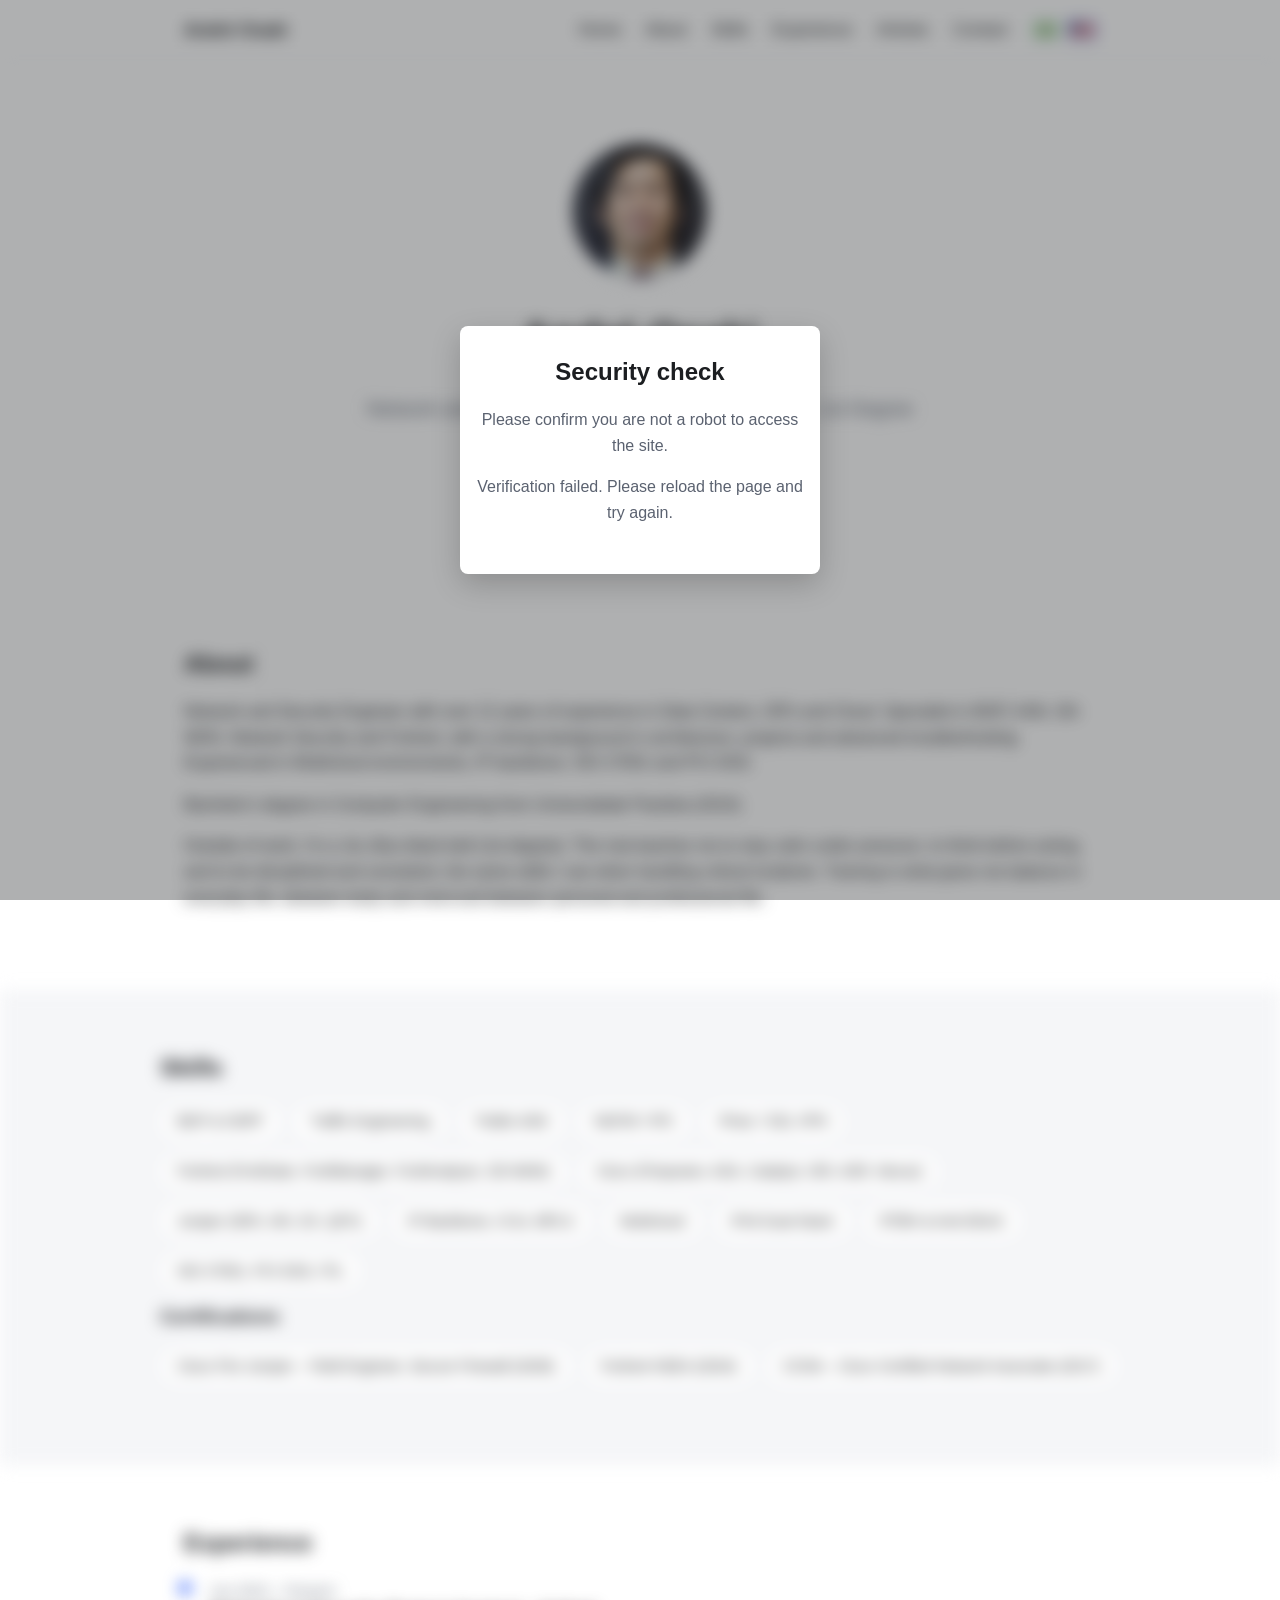
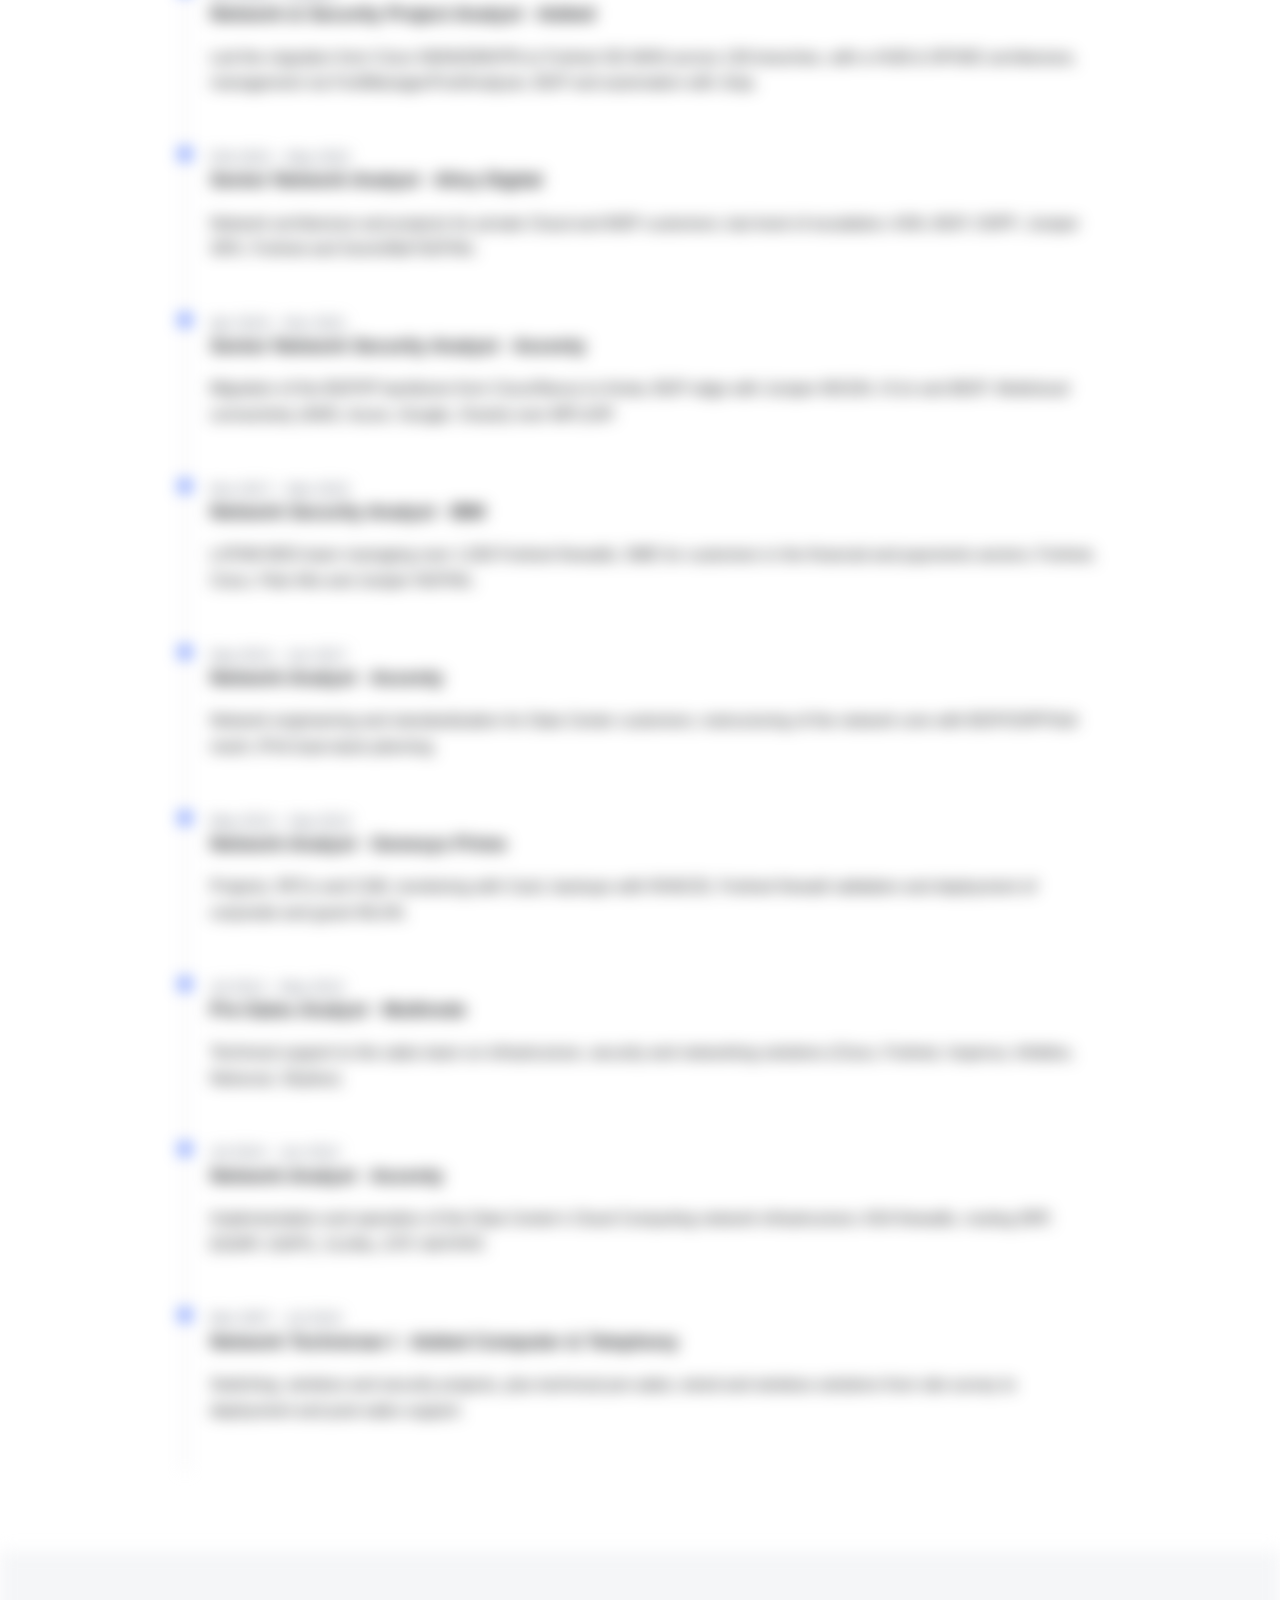
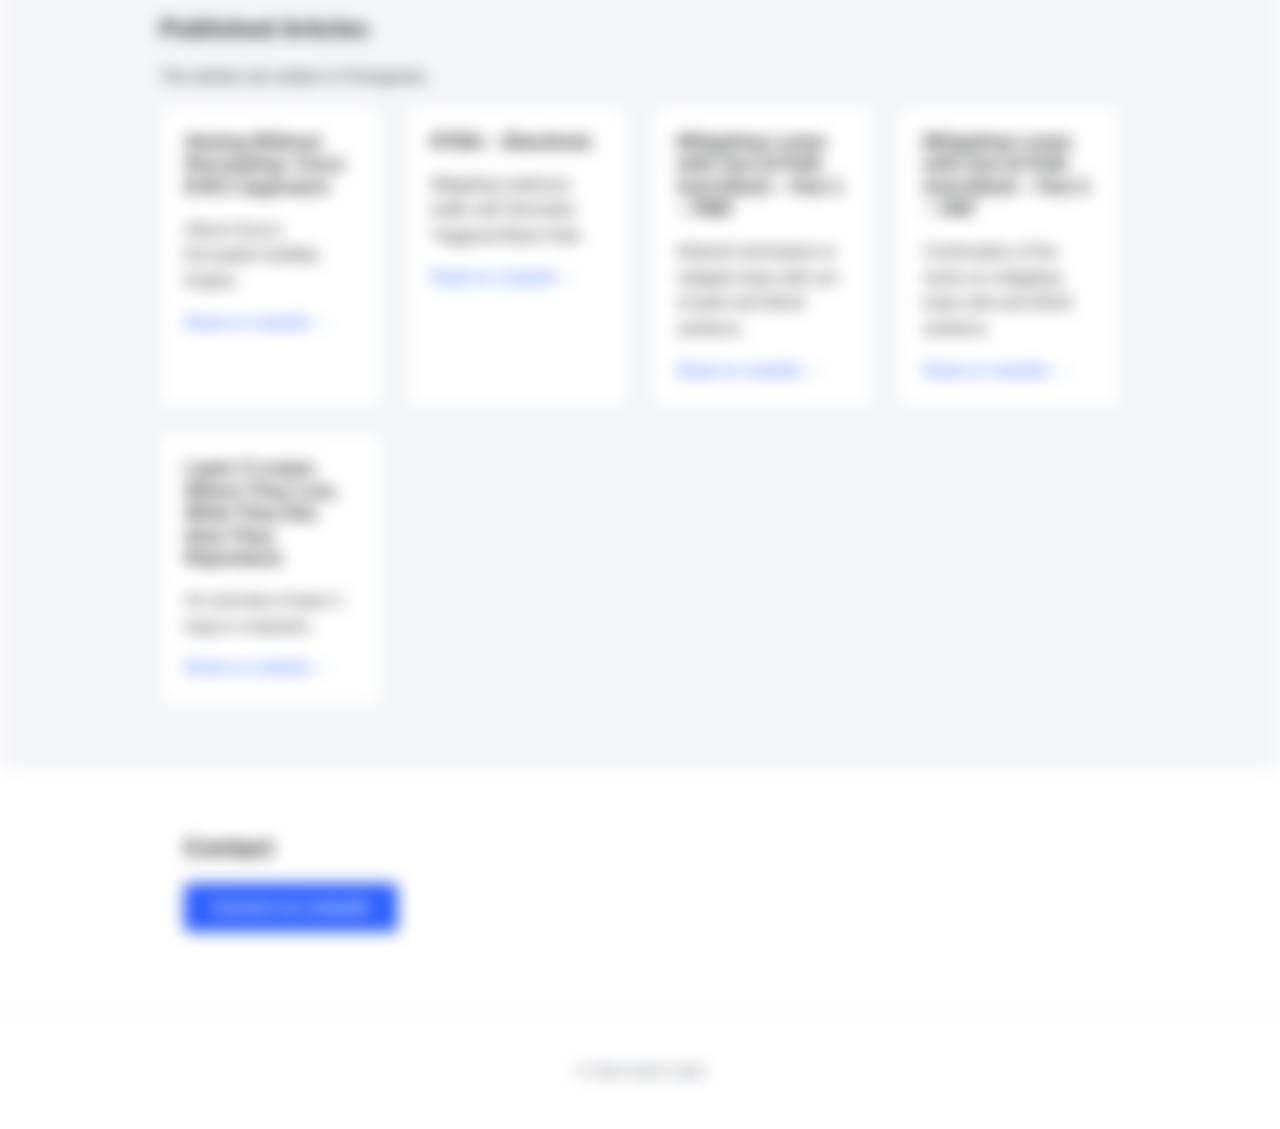
==== en/index.html @ af452af8 "Troca contatos protegidos por verificação anti-robô na entrada do site Na primeira visita o conteúdo" ====
<!DOCTYPE html>
<html lang="en">
<head>
  <meta charset="UTF-8" />
  <meta name="viewport" content="width=device-width, initial-scale=1.0" />
  <title>André Osaki</title>
  <meta name="description" content="Portfolio of André Osaki, Network and Security Engineer." />
  <link rel="alternate" hreflang="pt-BR" href="https://osakikiyohiko.github.io/personalsite/" />
  <link rel="alternate" hreflang="en" href="https://osakikiyohiko.github.io/personalsite/en/" />
  <link rel="icon" type="image/svg+xml" href="../img/favicon.svg" />
  <link rel="stylesheet" href="../css/style.css?v=4" />
  <script>
    // Aplica o bloqueio antes da primeira pintura, para o conteúdo não "piscar" sem blur.
    try {
      if (!(Number(localStorage.getItem("personalsite:humanVerifiedUntil")) > Date.now())) throw 0;
    } catch (e) {
      document.documentElement.classList.add("gated");
    }
  </script>
</head>
<body>
  <div id="humanGate" class="gate" role="dialog" aria-modal="true" aria-labelledby="gateTitle"
       data-sitekey="0x4AAAAAAFBdflfGJpBXMsuQ" data-endpoint="https://personalsite-contato.andre-osaki.workers.dev"
       data-msg-loading="Verifying…"
       data-msg-error="Verification failed. Please reload the page and try again.">
    <div class="gate-box">
      <h2 id="gateTitle">Security check</h2>
      <p>Please confirm you are not a robot to access the site.</p>
      <div id="turnstileWidget"></div>
      <p id="gateStatus" class="gate-status" role="status"></p>
    </div>
  </div>
  <header class="navbar">
    <div class="nav-container">
      <a href="#inicio" class="logo">André Osaki</a>
      <nav>
        <ul id="navLinks">
          <li><a href="#inicio">Home</a></li>
          <li><a href="#sobre">About</a></li>
          <li><a href="#habilidades">Skills</a></li>
          <li><a href="#experiencia">Experience</a></li>
          <li><a href="#projetos">Articles</a></li>
          <li><a href="#contato">Contact</a></li>
        </ul>
      </nav>
      <div class="nav-actions">
        <div class="lang-switch">
          <a href="../" lang="pt-BR" hreflang="pt-BR" title="Ver em português"><img src="../img/flag-br.svg" alt="Português" class="flag" /></a>
          <a href="./" lang="en" hreflang="en" aria-current="page" title="English"><img src="../img/flag-us.svg" alt="English" class="flag" /></a>
        </div>
        <button id="menuToggle" class="menu-toggle" aria-label="Open menu" aria-expanded="false">
          <span></span><span></span><span></span>
        </button>
      </div>
    </div>
  </header>

  <main>
    <section id="inicio" class="hero">
      <div class="hero-content">
        <img src="../img/andre-osaki.jpg" alt="Photo of André Osaki" class="avatar" />
        <h1>André Osaki</h1>
        <p class="subtitle">Network and Security Engineer · Jiu-Jitsu Black Belt, 1st Degree</p>
        <a href="#contato" class="btn-primary">Get in touch</a>
      </div>
    </section>

    <section id="sobre" class="section">
      <h2>About</h2>
      <p>
        Network and Security Engineer with over 12 years of experience in Data Centers, ISPs and
        Cloud. Specialist in BGP, ASN, SD-WAN, Network Security and Fortinet, with a strong
        background in architecture, projects and advanced troubleshooting. Experienced in
        Multicloud environments, IP backbone, ISO 27001 and PCI DSS.
      </p>
      <p>
        Bachelor's degree in Computer Engineering from Universidade Paulista (2010).
      </p>
      <p>
        Outside of work, I'm a Jiu-Jitsu black belt (1st degree). The mat teaches me to stay calm
        under pressure, to think before acting, and to be disciplined and consistent, the same
        skills I use when handling critical incidents. Training is what gives me balance in
        everyday life, between body and mind and between personal and professional life.
      </p>
    </section>

    <section id="habilidades" class="section alt">
      <h2>Skills</h2>
      <ul class="tags">
        <li class="tag">BGP &amp; OSPF</li>
        <li class="tag">Traffic Engineering</li>
        <li class="tag">Public ASN</li>
        <li class="tag">NGFW / IPS</li>
        <li class="tag">IPsec / SSL VPN</li>
        <li class="tag">Fortinet (FortiGate, FortiManager, FortiAnalyzer, SD-WAN)</li>
        <li class="tag">Cisco (Firepower, ASA, Catalyst, ISR, ASR, Nexus)</li>
        <li class="tag">Juniper (SRX, MX, EX, QFX)</li>
        <li class="tag">IP Backbone, IX.br, MPLS</li>
        <li class="tag">Multicloud</li>
        <li class="tag">IPv6 Dual-Stack</li>
        <li class="tag">RTBH &amp; Anti-DDoS</li>
        <li class="tag">ISO 27001, PCI DSS, ITIL</li>
      </ul>

      <h3>Certifications</h3>
      <ul class="tags">
        <li class="tag">Cisco Fire Jumper – Field Engineer, Secure Firewall (2026)</li>
        <li class="tag">Fortinet NSE4 (2024)</li>
        <li class="tag">CCNA – Cisco Certified Network Associate (2017)</li>
      </ul>
    </section>

    <section id="experiencia" class="section">
      <h2>Experience</h2>
      <ol class="timeline">
        <li class="timeline-item">
          <span class="timeline-date">Jun 2022 – Present</span>
          <h3>Network &amp; Security Project Analyst · Added</h3>
          <p>Led the migration from Cisco IWAN/DMVPN to Fortinet SD-WAN across 136 branches, with
          a HUB &amp; SPOKE architecture, management via FortiManager/FortiAnalyzer, BGP and
          automation with Jinja.</p>
        </li>
        <li class="timeline-item">
          <span class="timeline-date">Feb 2022 – May 2022</span>
          <h3>Senior Network Analyst · Ativy Digital</h3>
          <p>Network architecture and projects for private Cloud and MSP customers; last level of
          escalation; ASN, BGP, OSPF; Juniper SRX, Fortinet and SonicWall NGFWs.</p>
        </li>
        <li class="timeline-item">
          <span class="timeline-date">Apr 2019 – Nov 2021</span>
          <h3>Senior Network Security Analyst · Ascenty</h3>
          <p>Migration of the BGP/IP backbone from Cisco/Nexus to Arista; BGP edge with Juniper
          MX204, IX.br and iBGP; Multicloud connectivity (AWS, Azure, Google, Oracle) over
          MPLS/IP.</p>
        </li>
        <li class="timeline-item">
          <span class="timeline-date">Nov 2017 – Mar 2019</span>
          <h3>Network Security Analyst · IBM</h3>
          <p>LATAM MSS team managing over 1,500 Fortinet firewalls; SME for customers in the
          financial and payments sectors; Fortinet, Cisco, Palo Alto and Juniper NGFWs.</p>
        </li>
        <li class="timeline-item">
          <span class="timeline-date">Sep 2013 – Jun 2017</span>
          <h3>Network Analyst · Ascenty</h3>
          <p>Network engineering and standardization for Data Center customers; restructuring of
          the network core with BGP/OSPF/full-mesh; IPv6 dual-stack planning.</p>
        </li>
        <li class="timeline-item">
          <span class="timeline-date">May 2013 – Sep 2013</span>
          <h3>Network Analyst · Genesys Prime</h3>
          <p>Projects, RFCs and CAB; monitoring with Cacti, backups with RANCID, Fortinet firewall
          validation and deployment of corporate and guest WLAN.</p>
        </li>
        <li class="timeline-item">
          <span class="timeline-date">Jul 2012 – May 2013</span>
          <h3>Pre-Sales Analyst · Multirede</h3>
          <p>Technical support to the sales team on infrastructure, security and networking
          solutions (Cisco, Fortinet, Imperva, Infoblox, Netscout, Skybox).</p>
        </li>
        <li class="timeline-item">
          <span class="timeline-date">Jul 2010 – Jun 2012</span>
          <h3>Network Analyst · Ascenty</h3>
          <p>Implementation and operation of the Data Center's Cloud Computing network
          infrastructure; ASA firewalls, routing (RIP, EIGRP, OSPF), VLANs, STP, NAT/PAT.</p>
        </li>
        <li class="timeline-item">
          <span class="timeline-date">Mar 2007 – Jul 2010</span>
          <h3>Network Technician I · Added Computer &amp; Telephony</h3>
          <p>Switching, wireless and security projects, plus technical pre-sales; wired and
          wireless solutions from site survey to deployment and post-sales support.</p>
        </li>
      </ol>
    </section>

    <section id="projetos" class="section alt">
      <h2>Published Articles</h2>
      <p>The articles are written in Portuguese.</p>
      <div class="cards">
        <article class="card">
          <h3>Seeing Without Decrypting: Cisco EVE's Approach</h3>
          <p>About Cisco's Encrypted Visibility Engine.</p>
          <a href="https://www.linkedin.com/pulse/ver-sem-decriptar-proposta-do-cisco-eve-encrypted-visibility-osaki-9jxtf/" target="_blank" rel="noopener">Read on LinkedIn &rarr;</a>
        </article>
        <article class="card">
          <h3>RTBH – Blackhole</h3>
          <p>Mitigating malicious traffic with Remotely Triggered Black Hole.</p>
          <a href="https://www.linkedin.com/pulse/rtbh-blackhole-andr%C3%A9-osaki/" target="_blank" rel="noopener">Read on LinkedIn &rarr;</a>
        </article>
        <article class="card">
          <h3>Mitigating Loops with Out-of-Path Anti-DDoS – Part 1 – PBR</h3>
          <p>Network techniques to mitigate loops with out-of-path anti-DDoS solutions.</p>
          <a href="https://www.linkedin.com/pulse/t%C3%A9cnicas-de-rede-para-mitigar-loops-com-solu%C3%A7%C3%B5es-anti-ddos-osaki/" target="_blank" rel="noopener">Read on LinkedIn &rarr;</a>
        </article>
        <article class="card">
          <h3>Mitigating Loops with Out-of-Path Anti-DDoS – Part 2 – VRF</h3>
          <p>Continuation of the series on mitigating loops with anti-DDoS solutions.</p>
          <a href="https://www.linkedin.com/pulse/t%C3%A9cnicas-de-rede-para-mitigar-loops-com-solu%C3%A7%C3%B5es-anti-ddos-osaki-1e/" target="_blank" rel="noopener">Read on LinkedIn &rarr;</a>
        </article>
        <article class="card">
          <h3>Layer 2 Loops: Where They Live, What They Eat, How They Reproduce</h3>
          <p>An overview of layer 2 loops in networks.</p>
          <a href="https://www.linkedin.com/pulse/loops-de-camada-2-onde-vivem-o-que-comem-como-se-reproduzem-osaki/" target="_blank" rel="noopener">Read on LinkedIn &rarr;</a>
        </article>
      </div>
    </section>

    <section id="contato" class="section">
      <h2>Contact</h2>
      <p>
        <a href="https://www.linkedin.com/in/aosaki/" target="_blank" rel="noopener" class="btn-primary">Connect on LinkedIn</a>
      </p>
    </section>
  </main>

  <footer>
    <p>&copy; <span id="year"></span> André Osaki</p>
  </footer>

  <script src="../js/script.js?v=3"></script>
</body>
</html>
---- css/style.css ----
:root {
  --color-bg: #ffffff;
  --color-bg-alt: #f5f6f8;
  --color-text: #1c1e21;
  --color-text-muted: #5b6270;
  --color-primary: #2d5fff;
  --color-primary-dark: #1c3fc7;
  --color-border: #e2e4e9;
  --max-width: 960px;
}

* {
  box-sizing: border-box;
}

body {
  margin: 0;
  font-family: -apple-system, BlinkMacSystemFont, "Segoe UI", Roboto, Helvetica, Arial, sans-serif;
  color: var(--color-text);
  background: var(--color-bg);
  line-height: 1.6;
}

h1, h2, h3 {
  line-height: 1.2;
  margin-top: 0;
}

a {
  color: var(--color-primary);
  text-decoration: none;
}

a:hover {
  text-decoration: underline;
}

/* Navbar */

.navbar {
  position: sticky;
  top: 0;
  background: var(--color-bg);
  border-bottom: 1px solid var(--color-border);
  z-index: 100;
}

.nav-container {
  max-width: var(--max-width);
  margin: 0 auto;
  padding: 1rem 1.5rem;
  display: flex;
  align-items: center;
  justify-content: space-between;
}

.logo {
  font-weight: 700;
  font-size: 1.1rem;
  color: var(--color-text);
}

nav ul {
  list-style: none;
  display: flex;
  gap: 1.5rem;
  margin: 0;
  padding: 0;
}

nav a {
  color: var(--color-text);
}

.nav-container nav {
  margin-left: auto;
}

.nav-actions {
  display: flex;
  align-items: center;
  gap: 0.5rem;
  margin-left: 1.5rem;
}

.lang-switch {
  display: flex;
  align-items: center;
  gap: 0.5rem;
}

.lang-switch a {
  display: flex;
  border: 2px solid transparent;
  border-radius: 3px;
  opacity: 0.5;
  transition: opacity 0.2s, border-color 0.2s;
}

.lang-switch a:hover {
  opacity: 1;
}

.lang-switch a[aria-current="page"] {
  opacity: 1;
  border-color: var(--color-primary);
}

.flag {
  display: block;
  width: 24px;
  height: 16px;
  border-radius: 2px;
  box-shadow: 0 0 0 1px var(--color-border);
}

.menu-toggle {
  display: none;
  flex-direction: column;
  gap: 4px;
  background: none;
  border: none;
  cursor: pointer;
  padding: 0.5rem;
}

.menu-toggle span {
  width: 22px;
  height: 2px;
  background: var(--color-text);
}

/* Hero */

.hero {
  max-width: var(--max-width);
  margin: 0 auto;
  padding: 5rem 1.5rem;
  text-align: center;
}

.avatar {
  width: 140px;
  height: 140px;
  border-radius: 50%;
  object-fit: cover;
  margin-bottom: 1.5rem;
  border: 3px solid var(--color-border);
}

.hero h1 {
  font-size: 2.5rem;
}

.subtitle {
  color: var(--color-text-muted);
  font-size: 1.2rem;
  margin-bottom: 2rem;
}

.btn-primary {
  display: inline-block;
  background: var(--color-primary);
  color: #fff;
  padding: 0.75rem 1.75rem;
  border-radius: 6px;
  font-weight: 600;
}

.btn-primary:hover {
  background: var(--color-primary-dark);
  text-decoration: none;
}

/* Sections */

.section {
  max-width: var(--max-width);
  margin: 0 auto;
  padding: 4rem 1.5rem;
}

.section.alt {
  background: var(--color-bg-alt);
  max-width: 100%;
}

.section.alt > * {
  max-width: var(--max-width);
  margin-left: auto;
  margin-right: auto;
}

/* Tags */

.tags {
  list-style: none;
  display: flex;
  flex-wrap: wrap;
  gap: 0.75rem;
  padding: 0;
}

.tag {
  background: #fff;
  border: 1px solid var(--color-border);
  border-radius: 999px;
  padding: 0.4rem 1rem;
  font-size: 0.9rem;
}

/* Timeline */

.timeline {
  list-style: none;
  padding: 0;
  border-left: 2px solid var(--color-border);
}

.timeline-item {
  padding: 0 0 2rem 1.5rem;
  position: relative;
}

.timeline-item::before {
  content: "";
  position: absolute;
  left: -7px;
  top: 4px;
  width: 12px;
  height: 12px;
  border-radius: 50%;
  background: var(--color-primary);
}

.timeline-date {
  color: var(--color-text-muted);
  font-size: 0.9rem;
}

/* Cards */

.cards {
  display: grid;
  grid-template-columns: repeat(auto-fit, minmax(220px, 1fr));
  gap: 1.5rem;
}

.card {
  background: #fff;
  border: 1px solid var(--color-border);
  border-radius: 8px;
  padding: 1.5rem;
}

/* Footer */

footer {
  text-align: center;
  padding: 2rem 1.5rem;
  color: var(--color-text-muted);
  font-size: 0.9rem;
  border-top: 1px solid var(--color-border);
}

/* Responsive */

@media (max-width: 720px) {
  .menu-toggle {
    display: flex;
  }

  .nav-actions {
    margin-left: 0.75rem;
  }

  nav ul {
    position: absolute;
    top: 100%;
    left: 0;
    right: 0;
    flex-direction: column;
    background: var(--color-bg);
    border-bottom: 1px solid var(--color-border);
    padding: 1rem 1.5rem;
    gap: 1rem;
    display: none;
  }

  nav ul.open {
    display: flex;
  }
}

/* Verificação anti-robô (Turnstile) */

.gate {
  display: none;
}

.gated .gate {
  display: flex;
  position: fixed;
  inset: 0;
  z-index: 1000;
  align-items: center;
  justify-content: center;
  padding: 0.5rem;
  background: rgba(28, 30, 33, 0.35);
}

.gated body {
  overflow: hidden;
}

.gated body > :not(.gate) {
  filter: blur(8px);
  user-select: none;
}

.gate-box {
  background: var(--color-bg);
  border-radius: 8px;
  padding: 2rem 1rem;
  max-width: 360px;
  width: 100%;
  text-align: center;
  box-shadow: 0 10px 30px rgba(0, 0, 0, 0.2);
}

.gate-box h2 {
  margin-top: 0;
}

.gate-box p {
  color: var(--color-text-muted);
}

.gate-status:empty {
  display: none;
}
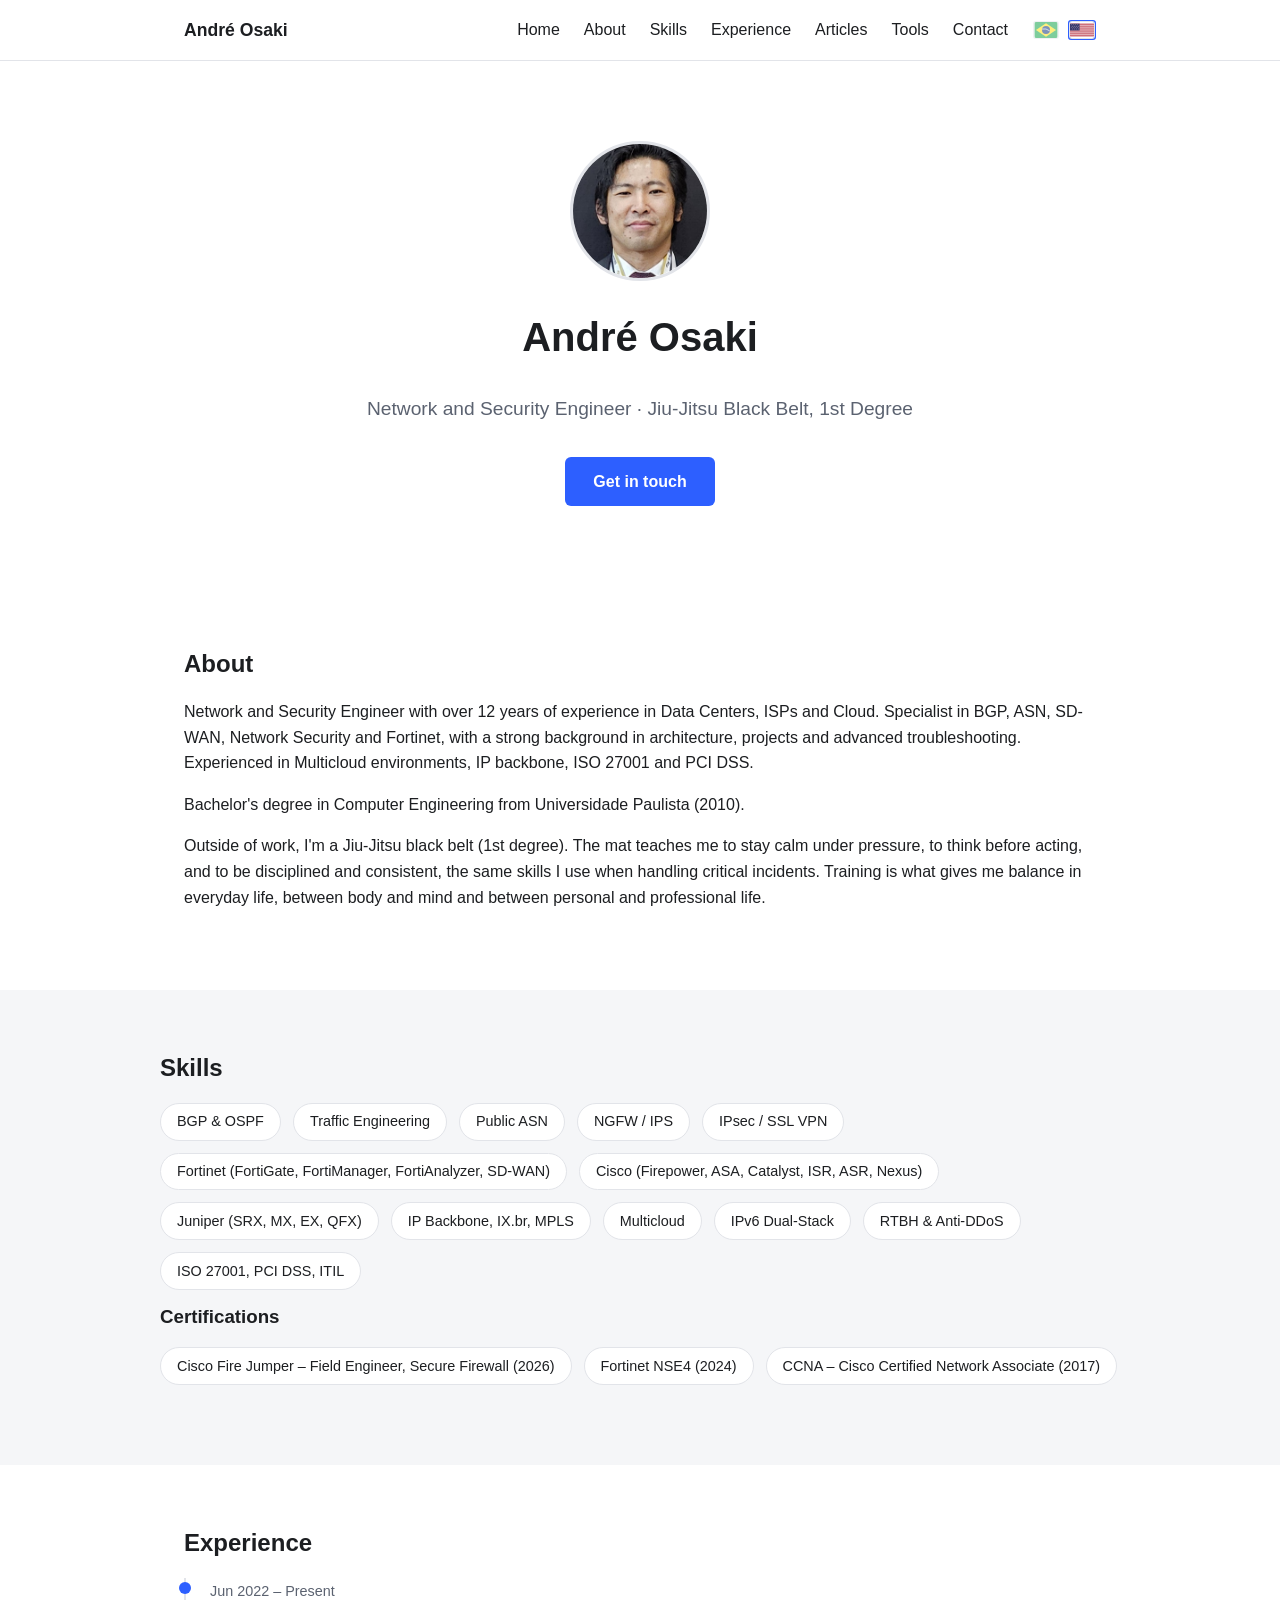
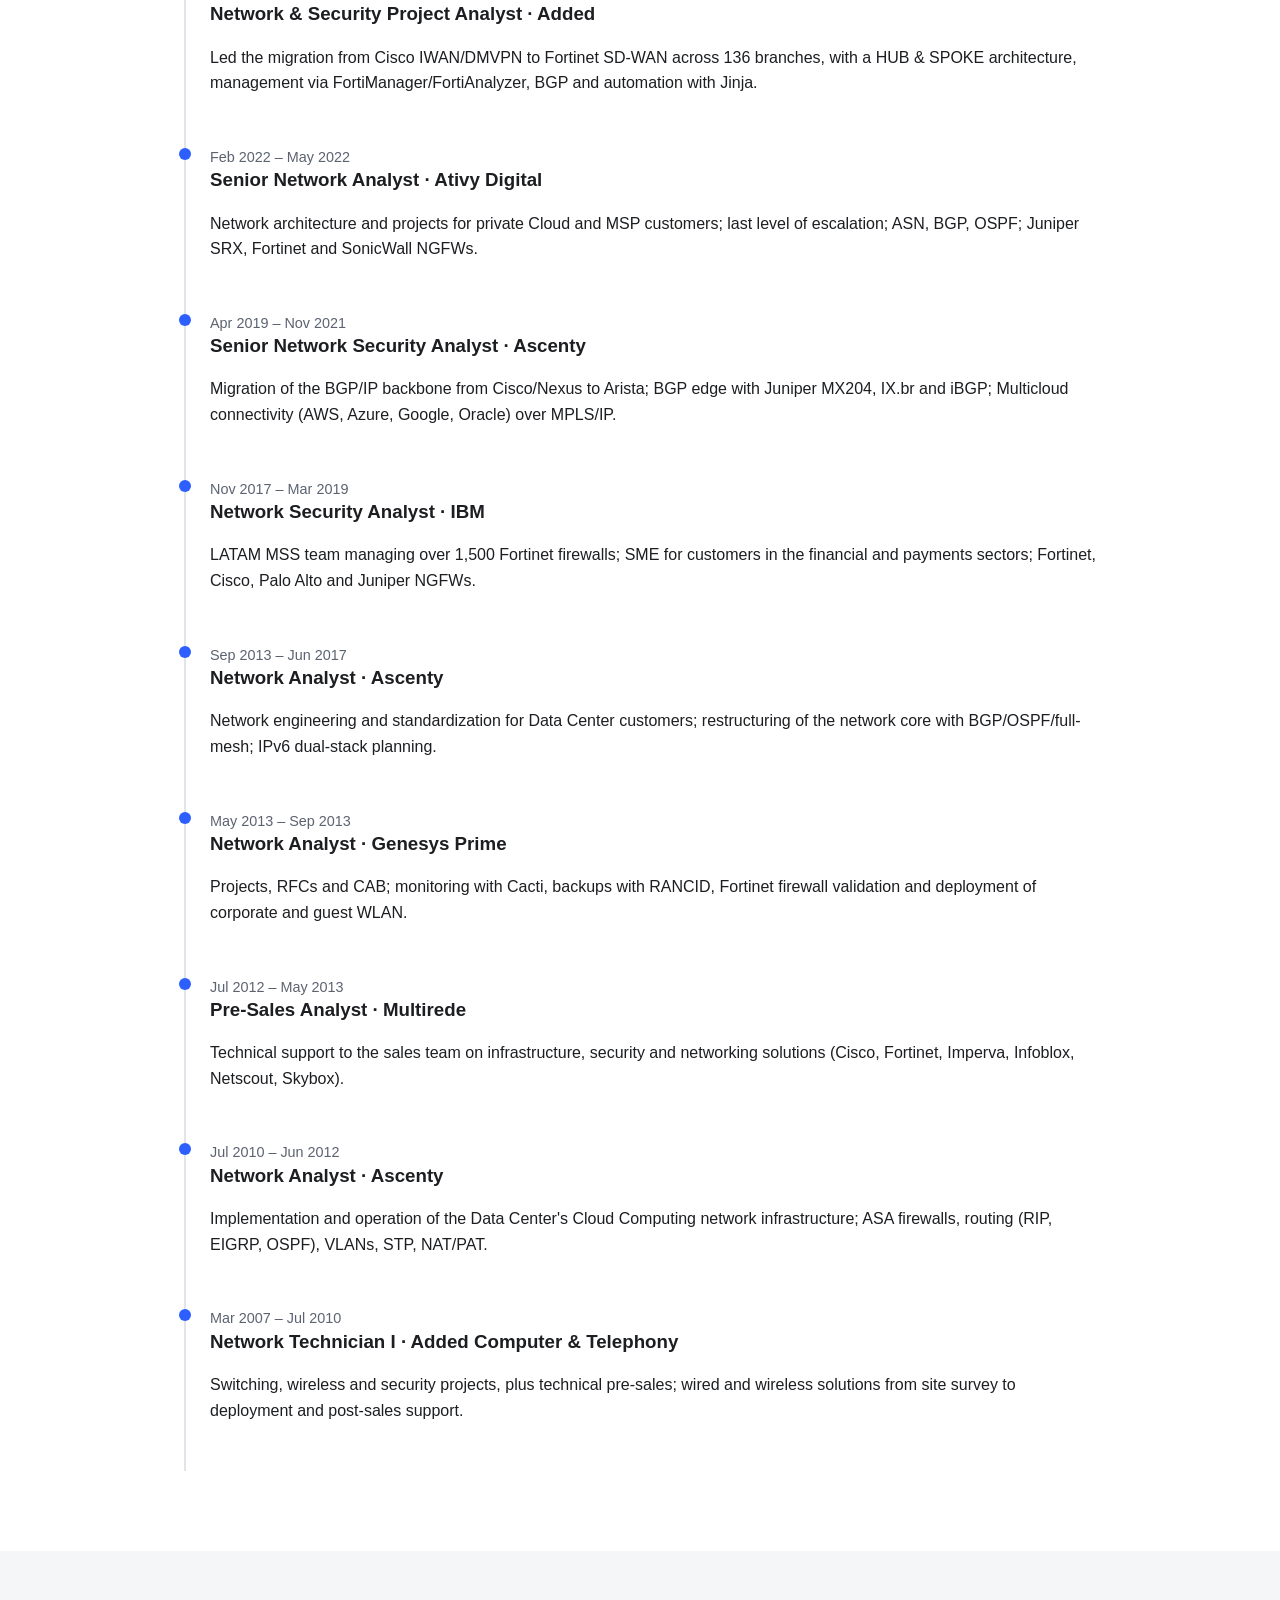
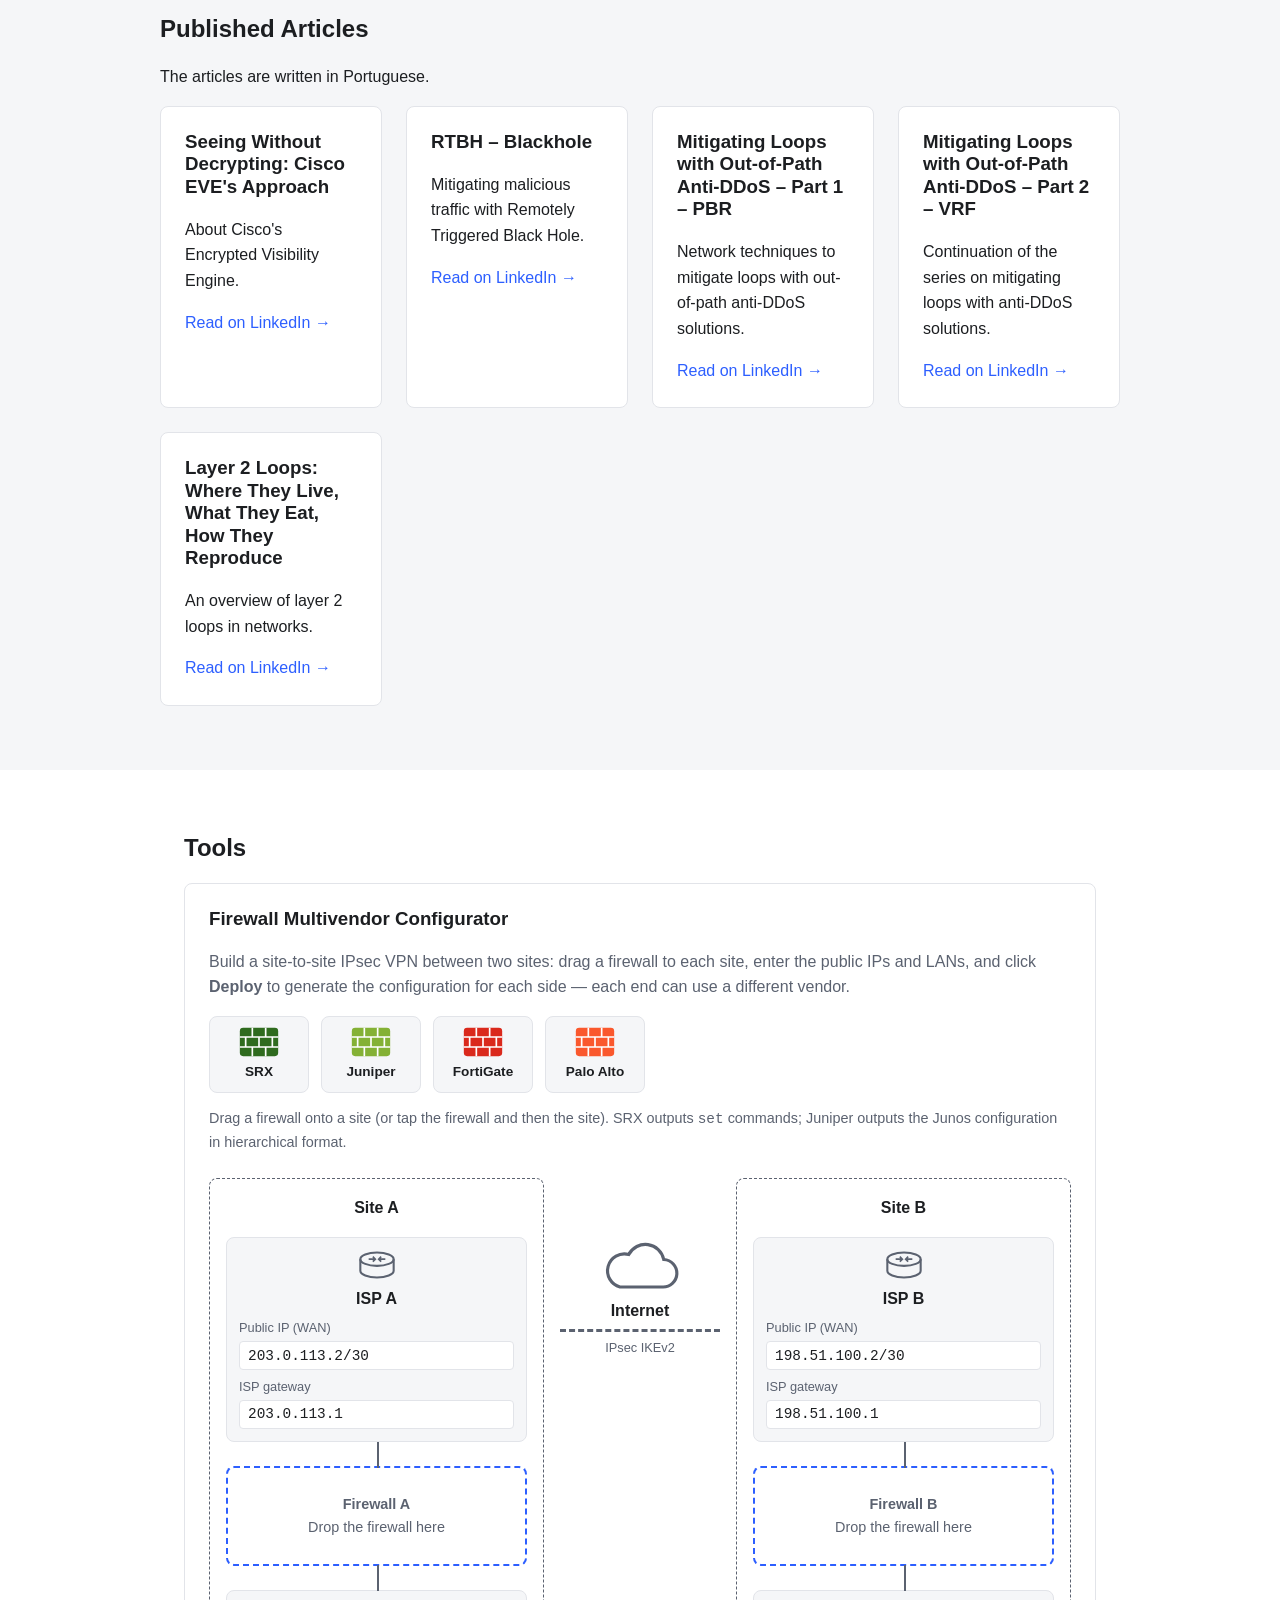
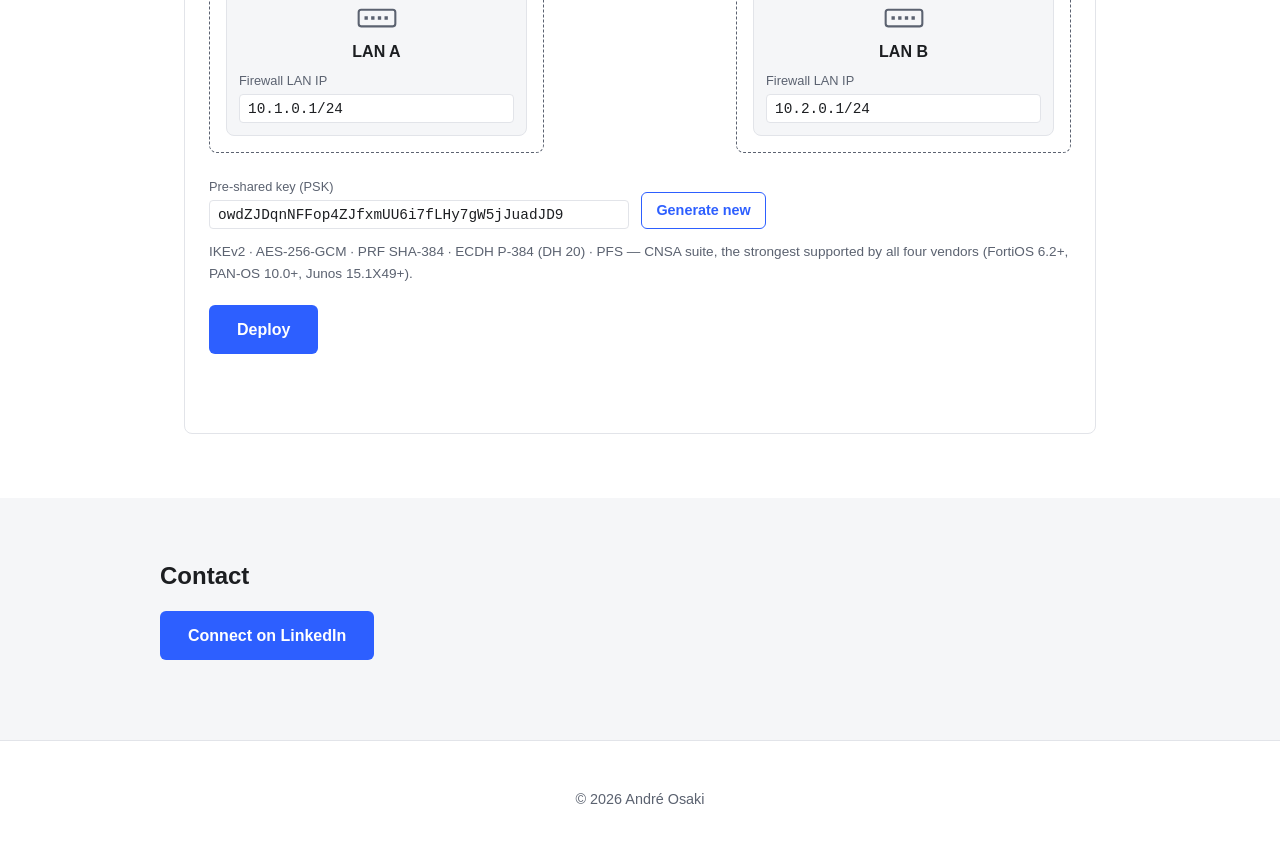
==== commit 1e791fa4: "Adiciona aba Ferramentas com o Firewall Multivendor Configurator - Topologia interativa Site A/Site " ====
--- a/en/index.html
+++ b/en/index.html
@@ -8,13 +8,18 @@
   <link rel="alternate" hreflang="pt-BR" href="https://osakikiyohiko.github.io/personalsite/" />
   <link rel="alternate" hreflang="en" href="https://osakikiyohiko.github.io/personalsite/en/" />
   <link rel="icon" type="image/svg+xml" href="../img/favicon.svg" />
-  <link rel="stylesheet" href="../css/style.css?v=4" />
+  <link rel="stylesheet" href="../css/style.css?v=5" />
   <script>
-    // Aplica o bloqueio antes da primeira pintura, para o conteúdo não "piscar" sem blur.
-    try {
-      if (!(Number(localStorage.getItem("personalsite:humanVerifiedUntil")) > Date.now())) throw 0;
-    } catch (e) {
-      document.documentElement.classList.add("gated");
+    // Aplica o bloqueio antes da primeira pintura, para o conteúdo não "piscar" sem blur. Só no
+    // domínio publicado: aberto localmente (file://, localhost), o Turnstile e o Worker recusam a
+    // origem e o popup travaria o site.
+    if (location.hostname === "osakikiyohiko.github.io") {
+      try {
+        if (!(Number(localStorage.getItem("personalsite:humanVerifiedUntil")) > Date.now())) throw 0;
+        if (!localStorage.getItem("personalsite:links")) throw 0;
+      } catch (e) {
+        document.documentElement.classList.add("gated");
+      }
     }
   </script>
 </head>
@@ -40,6 +45,7 @@
           <li><a href="#habilidades">Skills</a></li>
           <li><a href="#experiencia">Experience</a></li>
           <li><a href="#projetos">Articles</a></li>
+          <li><a href="#ferramentas">Tools</a></li>
           <li><a href="#contato">Contact</a></li>
         </ul>
       </nav>
@@ -204,10 +210,160 @@
       </div>
     </section>
 
-    <section id="contato" class="section">
+    <section id="ferramentas" class="section">
+      <h2>Tools</h2>
+      <svg class="icon-defs" aria-hidden="true" focusable="false">
+        <symbol id="icon-fw" viewBox="0 0 48 36">
+          <rect x="1" y="1" width="46" height="34" rx="4" fill="currentColor" />
+          <path d="M1 12h46M1 24h46M16 1v11M32 1v11M8 12v12M24 12v12M40 12v12M16 24v11M32 24v11" stroke="#fff" stroke-width="2" />
+        </symbol>
+        <symbol id="icon-isp" viewBox="0 0 48 36">
+          <path d="M4 11v14c0 4.4 9 8 20 8s20-3.6 20-8V11" fill="none" stroke="currentColor" stroke-width="2.5" />
+          <ellipse cx="24" cy="11" rx="20" ry="8" fill="none" stroke="currentColor" stroke-width="2.5" />
+          <path d="M14 11h8m-3-3 3 3-3 3M34 11h-8m3-3-3 3 3 3" fill="none" stroke="currentColor" stroke-width="2" />
+        </symbol>
+        <symbol id="icon-lan" viewBox="0 0 48 36">
+          <rect x="2" y="8" width="44" height="20" rx="3" fill="none" stroke="currentColor" stroke-width="2.5" />
+          <path d="M9 18h4M17 18h4M25 18h4M33 18h4" stroke="currentColor" stroke-width="4" />
+        </symbol>
+        <symbol id="icon-cloud" viewBox="0 0 64 40">
+          <path d="M16 36h34a11 11 0 0 0 1-22A15 15 0 0 0 23 10a11 11 0 0 0-7 26z" fill="none" stroke="currentColor" stroke-width="2.5" />
+        </symbol>
+      </svg>
+
+      <div id="fwTool" class="tool"
+           data-msg-copy="Copy configuration"
+           data-msg-copied="Copied!"
+           data-msg-copy-error="Could not copy"
+           data-msg-remove="Remove firewall"
+           data-msg-need-fw="Drag one firewall to Site A and another to Site B."
+           data-msg-invalid="Invalid value: {field}."
+           data-msg-gw="The {site} gateway must be in the same subnet as the public IP."
+           data-msg-lan-wan="The {site} LAN cannot be in the same subnet as the public IP."
+           data-msg-same-ip="The public IPs of the two sites must be different."
+           data-msg-overlap="The LANs of the two sites cannot overlap."
+           data-msg-psk="The pre-shared key must have 20 to 64 characters: letters, digits or !@#$%&amp;*_+=.,:-"
+           data-msg-ok="Configurations generated. Review them before applying to the devices."
+           data-msg-ifaces="Interfaces — WAN: {wan} · LAN: {lan} (adjust if needed)">
+        <h3>Firewall Multivendor Configurator</h3>
+        <p class="tool-intro">
+          Build a site-to-site IPsec VPN between two sites: drag a firewall to each site, enter
+          the public IPs and LANs, and click <strong>Deploy</strong> to generate the configuration
+          for each side — each end can use a different vendor.
+        </p>
+
+        <div class="fw-palette" role="group" aria-label="Firewalls">
+          <button type="button" class="fw-item v-srx" draggable="true" data-vendor="srx" data-label="SRX" aria-pressed="false">
+            <svg class="fw-icon" aria-hidden="true"><use href="#icon-fw" /></svg>SRX
+          </button>
+          <button type="button" class="fw-item v-juniper" draggable="true" data-vendor="juniper" data-label="Juniper" aria-pressed="false">
+            <svg class="fw-icon" aria-hidden="true"><use href="#icon-fw" /></svg>Juniper
+          </button>
+          <button type="button" class="fw-item v-fortigate" draggable="true" data-vendor="fortigate" data-label="FortiGate" aria-pressed="false">
+            <svg class="fw-icon" aria-hidden="true"><use href="#icon-fw" /></svg>FortiGate
+          </button>
+          <button type="button" class="fw-item v-paloalto" draggable="true" data-vendor="paloalto" data-label="Palo Alto" aria-pressed="false">
+            <svg class="fw-icon" aria-hidden="true"><use href="#icon-fw" /></svg>Palo Alto
+          </button>
+        </div>
+        <p class="tool-hint">
+          Drag a firewall onto a site (or tap the firewall and then the site). SRX outputs
+          <code>set</code> commands; Juniper outputs the Junos configuration in hierarchical format.
+        </p>
+
+        <div class="topology">
+          <div class="site">
+            <h4>Site A</h4>
+            <div class="node">
+              <svg class="node-icon" aria-hidden="true"><use href="#icon-isp" /></svg>
+              <strong>ISP A</strong>
+              <label>Public IP (WAN)
+                <input id="fwWanA" value="203.0.113.2/30" data-name="Site A public IP" spellcheck="false" autocomplete="off" />
+              </label>
+              <label>ISP gateway
+                <input id="fwGwA" value="203.0.113.1" data-name="ISP A gateway" spellcheck="false" autocomplete="off" />
+              </label>
+            </div>
+            <div id="fwSlotA" class="node fw-slot" data-name="Firewall A" role="button" tabindex="0" aria-label="Firewall A">
+              <span class="fw-slot-empty"><strong>Firewall A</strong><br />Drop the firewall here</span>
+            </div>
+            <div class="node">
+              <svg class="node-icon" aria-hidden="true"><use href="#icon-lan" /></svg>
+              <strong>LAN A</strong>
+              <label>Firewall LAN IP
+                <input id="fwLanA" value="10.1.0.1/24" data-name="LAN A IP" spellcheck="false" autocomplete="off" />
+              </label>
+            </div>
+          </div>
+
+          <div class="wan-link">
+            <svg class="wan-cloud" aria-hidden="true"><use href="#icon-cloud" /></svg>
+            <strong>Internet</strong>
+            <span id="fwTunnel" class="tunnel">IPsec IKEv2</span>
+          </div>
+
+          <div class="site">
+            <h4>Site B</h4>
+            <div class="node">
+              <svg class="node-icon" aria-hidden="true"><use href="#icon-isp" /></svg>
+              <strong>ISP B</strong>
+              <label>Public IP (WAN)
+                <input id="fwWanB" value="198.51.100.2/30" data-name="Site B public IP" spellcheck="false" autocomplete="off" />
+              </label>
+              <label>ISP gateway
+                <input id="fwGwB" value="198.51.100.1" data-name="ISP B gateway" spellcheck="false" autocomplete="off" />
+              </label>
+            </div>
+            <div id="fwSlotB" class="node fw-slot" data-name="Firewall B" role="button" tabindex="0" aria-label="Firewall B">
+              <span class="fw-slot-empty"><strong>Firewall B</strong><br />Drop the firewall here</span>
+            </div>
+            <div class="node">
+              <svg class="node-icon" aria-hidden="true"><use href="#icon-lan" /></svg>
+              <strong>LAN B</strong>
+              <label>Firewall LAN IP
+                <input id="fwLanB" value="10.2.0.1/24" data-name="LAN B IP" spellcheck="false" autocomplete="off" />
+              </label>
+            </div>
+          </div>
+        </div>
+
+        <div class="tool-options">
+          <label>Pre-shared key (PSK)
+            <input id="fwPsk" spellcheck="false" autocomplete="off" />
+          </label>
+          <button type="button" id="fwPskGen" class="btn-secondary">Generate new</button>
+          <p class="tool-crypto">IKEv2 · AES-256-GCM · PRF SHA-384 · ECDH P-384 (DH 20) · PFS — CNSA suite,
+            the strongest supported by all four vendors (FortiOS 6.2+, PAN-OS 10.0+, Junos 15.1X49+).</p>
+        </div>
+
+        <button type="button" id="fwDeploy" class="btn-primary">Deploy</button>
+        <p id="fwStatus" class="tool-status" role="status"></p>
+
+        <div id="fwOutput" class="fw-output" hidden>
+          <div class="fw-config">
+            <div class="fw-config-head">
+              <h4 id="fwTitleA">Site A</h4>
+              <button type="button" class="btn-secondary btn-copy" data-target="fwCfgA">Copy configuration</button>
+            </div>
+            <p id="fwNoteA" class="fw-note"></p>
+            <pre><code id="fwCfgA"></code></pre>
+          </div>
+          <div class="fw-config">
+            <div class="fw-config-head">
+              <h4 id="fwTitleB">Site B</h4>
+              <button type="button" class="btn-secondary btn-copy" data-target="fwCfgB">Copy configuration</button>
+            </div>
+            <p id="fwNoteB" class="fw-note"></p>
+            <pre><code id="fwCfgB"></code></pre>
+          </div>
+        </div>
+      </div>
+    </section>
+
+    <section id="contato" class="section alt">
       <h2>Contact</h2>
       <p>
-        <a href="https://www.linkedin.com/in/aosaki/" target="_blank" rel="noopener" class="btn-primary">Connect on LinkedIn</a>
+        <a data-link="linkedin" target="_blank" rel="noopener" class="btn-primary">Connect on LinkedIn</a>
       </p>
     </section>
   </main>
@@ -216,6 +372,7 @@
     <p>&copy; <span id="year"></span> André Osaki</p>
   </footer>
 
-  <script src="../js/script.js?v=3"></script>
+  <script src="../js/script.js?v=5"></script>
+  <script src="../js/fwconfig.js?v=2"></script>
 </body>
 </html>
--- a/css/style.css
+++ b/css/style.css
@@ -55,6 +55,7 @@
 }
 
 .logo {
+  white-space: nowrap;
   font-weight: 700;
   font-size: 1.1rem;
   color: var(--color-text);
@@ -265,7 +266,18 @@
 
 /* Responsive */
 
-@media (max-width: 720px) {
+/* Com a aba Ferramentas, o menu completo fica justo logo acima do breakpoint mobile. */
+@media (max-width: 900px) {
+  nav ul {
+    gap: 1rem;
+  }
+
+  nav a {
+    font-size: 0.95rem;
+  }
+}
+
+@media (max-width: 820px) {
   .menu-toggle {
     display: flex;
   }
@@ -339,3 +351,354 @@
 .gate-status:empty {
   display: none;
 }
+
+/* Ferramentas: Firewall Multivendor Configurator */
+
+.icon-defs {
+  position: absolute;
+  width: 0;
+  height: 0;
+  overflow: hidden;
+}
+
+.tool {
+  background: #fff;
+  border: 1px solid var(--color-border);
+  border-radius: 8px;
+  padding: 1.5rem;
+}
+
+.tool-intro,
+.tool-hint,
+.tool-crypto,
+.fw-note {
+  color: var(--color-text-muted);
+}
+
+.tool-hint {
+  font-size: 0.9rem;
+}
+
+.btn-secondary {
+  font: inherit;
+  font-size: 0.9rem;
+  font-weight: 600;
+  color: var(--color-primary);
+  background: #fff;
+  border: 1px solid var(--color-primary);
+  border-radius: 6px;
+  padding: 0.4rem 0.9rem;
+  cursor: pointer;
+}
+
+.btn-secondary:hover {
+  background: #eef2ff;
+}
+
+button.btn-primary {
+  border: 0;
+  font: inherit;
+  font-weight: 600;
+  cursor: pointer;
+}
+
+.fw-palette {
+  display: flex;
+  flex-wrap: wrap;
+  gap: 0.75rem;
+}
+
+.fw-item {
+  display: flex;
+  flex-direction: column;
+  align-items: center;
+  gap: 0.25rem;
+  width: 100px;
+  padding: 0.6rem 0.4rem;
+  font: inherit;
+  font-size: 0.85rem;
+  font-weight: 600;
+  color: var(--color-text);
+  background: var(--color-bg-alt);
+  border: 1px solid var(--color-border);
+  border-radius: 8px;
+  cursor: grab;
+}
+
+.fw-item:hover {
+  border-color: var(--color-text-muted);
+}
+
+.fw-item[aria-pressed="true"] {
+  border-color: var(--color-primary);
+  box-shadow: 0 0 0 2px var(--color-primary);
+}
+
+.fw-icon,
+.node-icon {
+  width: 40px;
+  height: 30px;
+}
+
+.v-srx .fw-icon { color: #2f6b1f; }
+.v-juniper .fw-icon { color: #84b135; }
+.v-fortigate .fw-icon { color: #da291c; }
+.v-paloalto .fw-icon { color: #fa582d; }
+
+.topology {
+  display: grid;
+  grid-template-columns: 1fr minmax(110px, 160px) 1fr;
+  gap: 1rem;
+  margin: 1.5rem 0;
+}
+
+.site {
+  display: flex;
+  flex-direction: column;
+  gap: 1.5rem;
+  padding: 1rem;
+  border: 1px dashed var(--color-text-muted);
+  border-radius: 8px;
+}
+
+.site h4 {
+  margin: 0 0 -0.5rem;
+  text-align: center;
+}
+
+.node {
+  position: relative;
+  display: flex;
+  flex-direction: column;
+  align-items: center;
+  gap: 0.4rem;
+  padding: 0.75rem;
+  text-align: center;
+  background: var(--color-bg-alt);
+  border: 1px solid var(--color-border);
+  border-radius: 8px;
+}
+
+/* Cabos verticais ligando ISP, firewall e LAN dentro de cada site. */
+.node + .node::before {
+  content: "";
+  position: absolute;
+  left: 50%;
+  bottom: 100%;
+  height: calc(1.5rem + 2px);
+  border-left: 2px solid var(--color-text-muted);
+}
+
+.node-icon {
+  color: var(--color-text-muted);
+}
+
+.node label,
+.tool-options label {
+  display: block;
+  width: 100%;
+  font-size: 0.8rem;
+  color: var(--color-text-muted);
+  text-align: left;
+}
+
+.node input,
+.tool-options input {
+  display: block;
+  width: 100%;
+  margin-top: 0.15rem;
+  padding: 0.35rem 0.5rem;
+  font-family: ui-monospace, SFMono-Regular, Menlo, Consolas, monospace;
+  font-size: 0.9rem;
+  color: var(--color-text);
+  background: #fff;
+  border: 1px solid var(--color-border);
+  border-radius: 4px;
+}
+
+.node input[aria-invalid="true"],
+.tool-options input[aria-invalid="true"] {
+  border-color: #c0392b;
+  box-shadow: 0 0 0 1px #c0392b;
+}
+
+.fw-slot {
+  justify-content: center;
+  min-height: 100px;
+  background: #fff;
+  border: 2px dashed var(--color-primary);
+  cursor: pointer;
+}
+
+.fw-slot.pick,
+.fw-slot.over {
+  background: #eef2ff;
+}
+
+.fw-slot.missing {
+  border-color: #c0392b;
+}
+
+.fw-slot.filled {
+  border-style: solid;
+  border-color: var(--color-border);
+  cursor: grab;
+}
+
+.fw-slot-empty {
+  font-size: 0.9rem;
+  color: var(--color-text-muted);
+}
+
+.fw-placed {
+  display: flex;
+  flex-direction: column;
+  align-items: center;
+  gap: 0.25rem;
+}
+
+.fw-placed .fw-icon {
+  width: 56px;
+  height: 42px;
+}
+
+.fw-remove {
+  position: absolute;
+  top: 0.2rem;
+  right: 0.3rem;
+  padding: 0.1rem 0.4rem;
+  font-size: 1.2rem;
+  line-height: 1;
+  color: var(--color-text-muted);
+  background: none;
+  border: 0;
+  cursor: pointer;
+}
+
+.fw-remove:hover {
+  color: #c0392b;
+}
+
+.wan-link {
+  display: flex;
+  flex-direction: column;
+  align-items: center;
+  gap: 0.35rem;
+  margin-top: 4rem;
+  text-align: center;
+}
+
+.wan-cloud {
+  width: 80px;
+  height: 50px;
+  color: var(--color-text-muted);
+}
+
+.tunnel {
+  width: 100%;
+  padding-top: 0.35rem;
+  font-size: 0.8rem;
+  color: var(--color-text-muted);
+  border-top: 3px dashed var(--color-text-muted);
+}
+
+.tunnel.up {
+  font-weight: 600;
+  color: #1f9d55;
+  border-top-style: solid;
+  border-color: #1f9d55;
+}
+
+.tool-options {
+  display: flex;
+  flex-wrap: wrap;
+  align-items: flex-end;
+  gap: 0.75rem;
+  margin-bottom: 1.25rem;
+}
+
+.tool-options label {
+  flex: 1 1 260px;
+  max-width: 420px;
+}
+
+.tool-crypto {
+  flex-basis: 100%;
+  margin: 0;
+  font-size: 0.85rem;
+}
+
+.tool-status {
+  min-height: 1.6em;
+  font-size: 0.95rem;
+}
+
+.tool-status.error {
+  color: #c0392b;
+}
+
+.tool-status.ok {
+  color: #1f9d55;
+}
+
+.fw-output {
+  display: grid;
+  grid-template-columns: repeat(auto-fit, minmax(300px, 1fr));
+  gap: 1.5rem;
+  scroll-margin-top: 5rem;
+}
+
+.fw-output[hidden] {
+  display: none;
+}
+
+.fw-config {
+  min-width: 0;
+}
+
+.fw-config-head {
+  display: flex;
+  flex-wrap: wrap;
+  align-items: center;
+  justify-content: space-between;
+  gap: 0.5rem;
+}
+
+.fw-config-head h4 {
+  margin: 0;
+}
+
+.fw-note {
+  margin: 0.4rem 0;
+  font-size: 0.85rem;
+}
+
+.fw-config pre {
+  margin: 0;
+  max-height: 460px;
+  overflow: auto;
+  padding: 1rem;
+  font-size: 0.8rem;
+  line-height: 1.45;
+  color: #e2e8f0;
+  background: #0f172a;
+  border-radius: 6px;
+}
+
+@media (max-width: 720px) {
+  .tool {
+    padding: 1rem;
+  }
+
+  .topology {
+    grid-template-columns: 1fr;
+  }
+
+  .wan-link {
+    margin-top: 0;
+  }
+
+  .fw-output {
+    grid-template-columns: 1fr;
+  }
+}
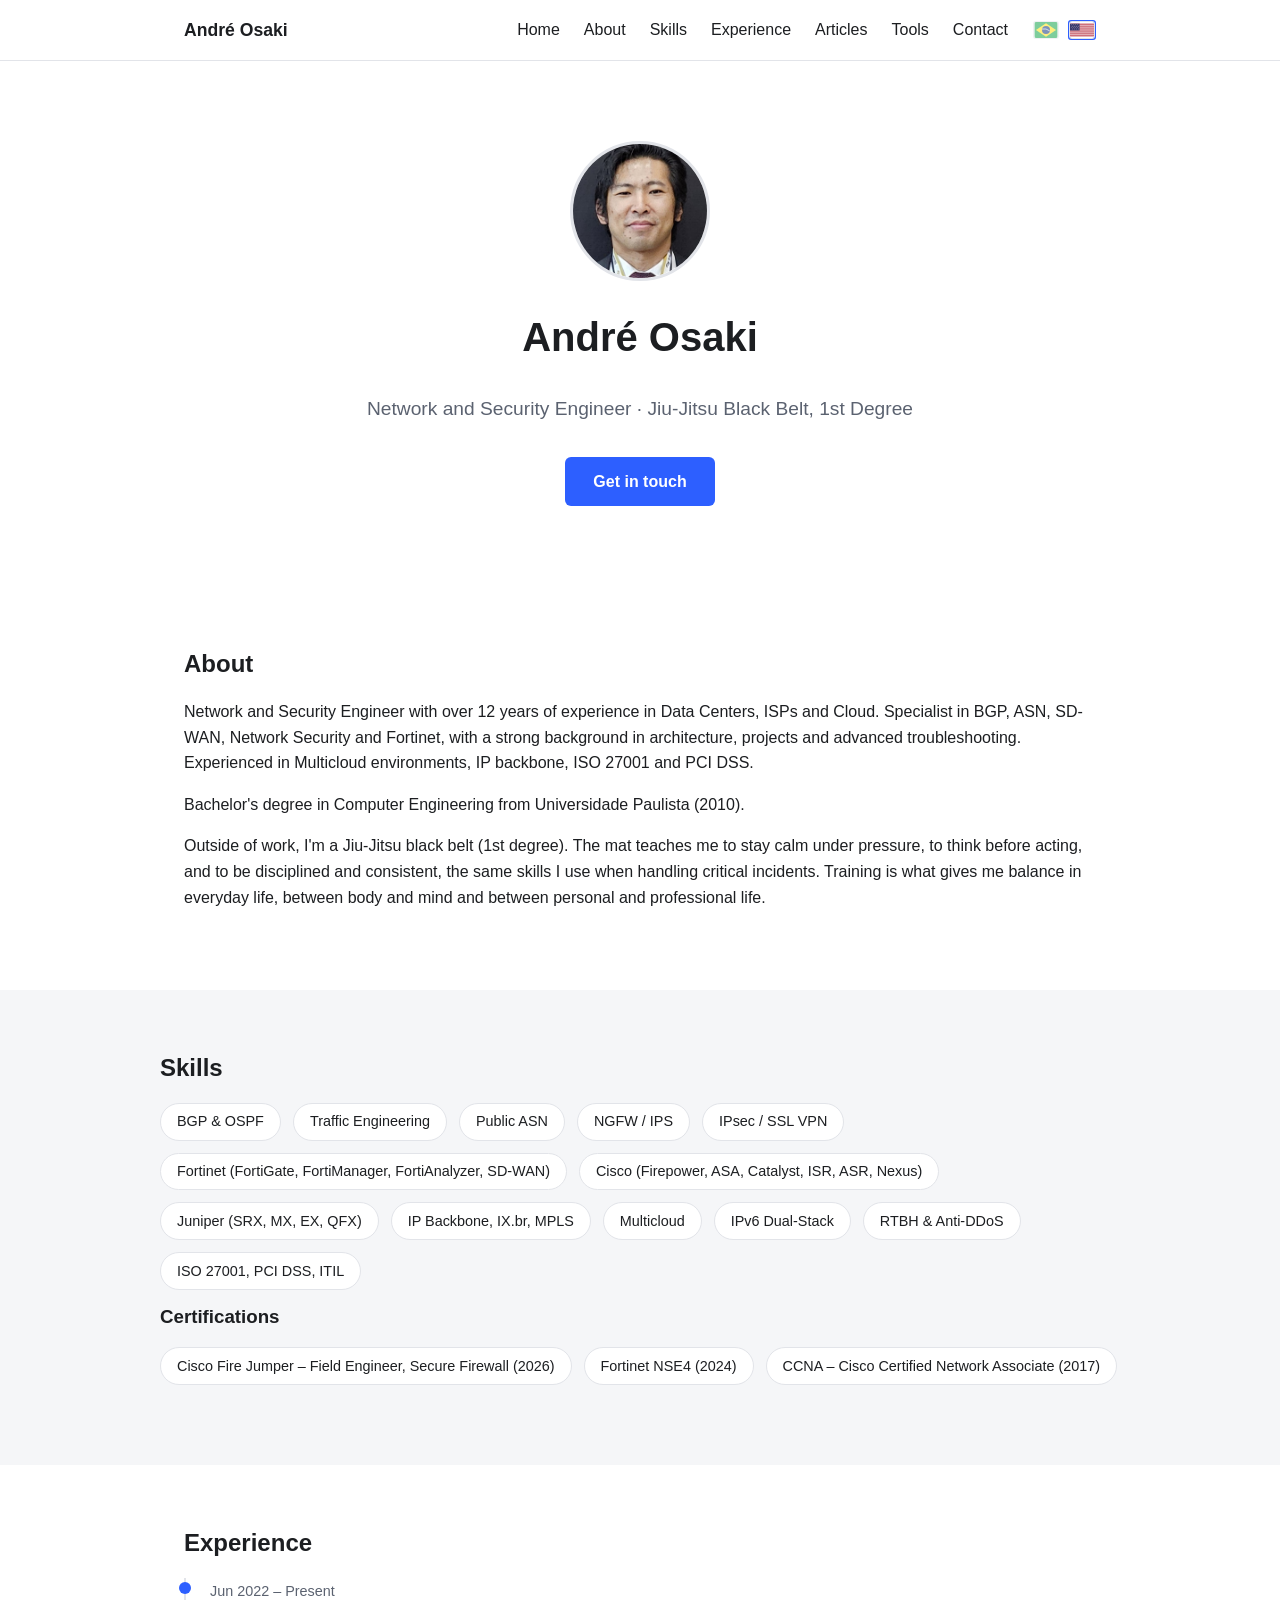
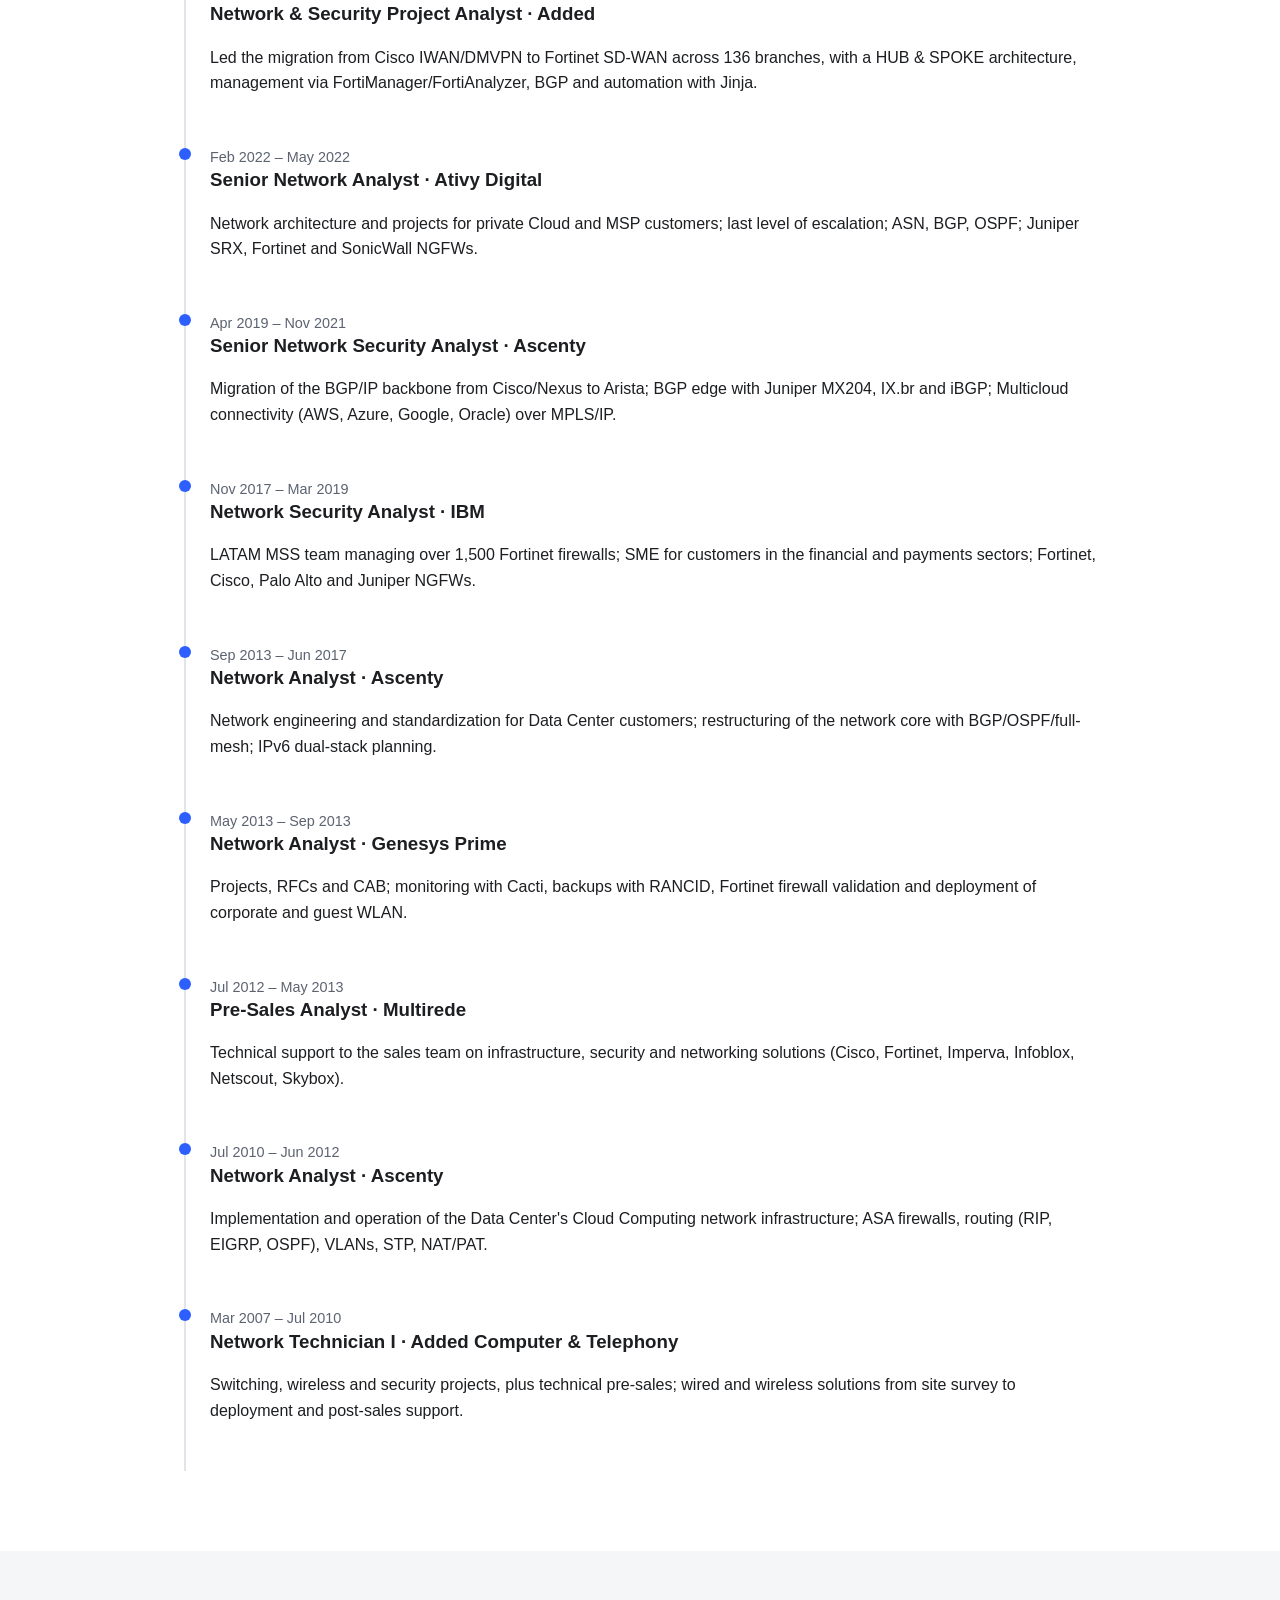
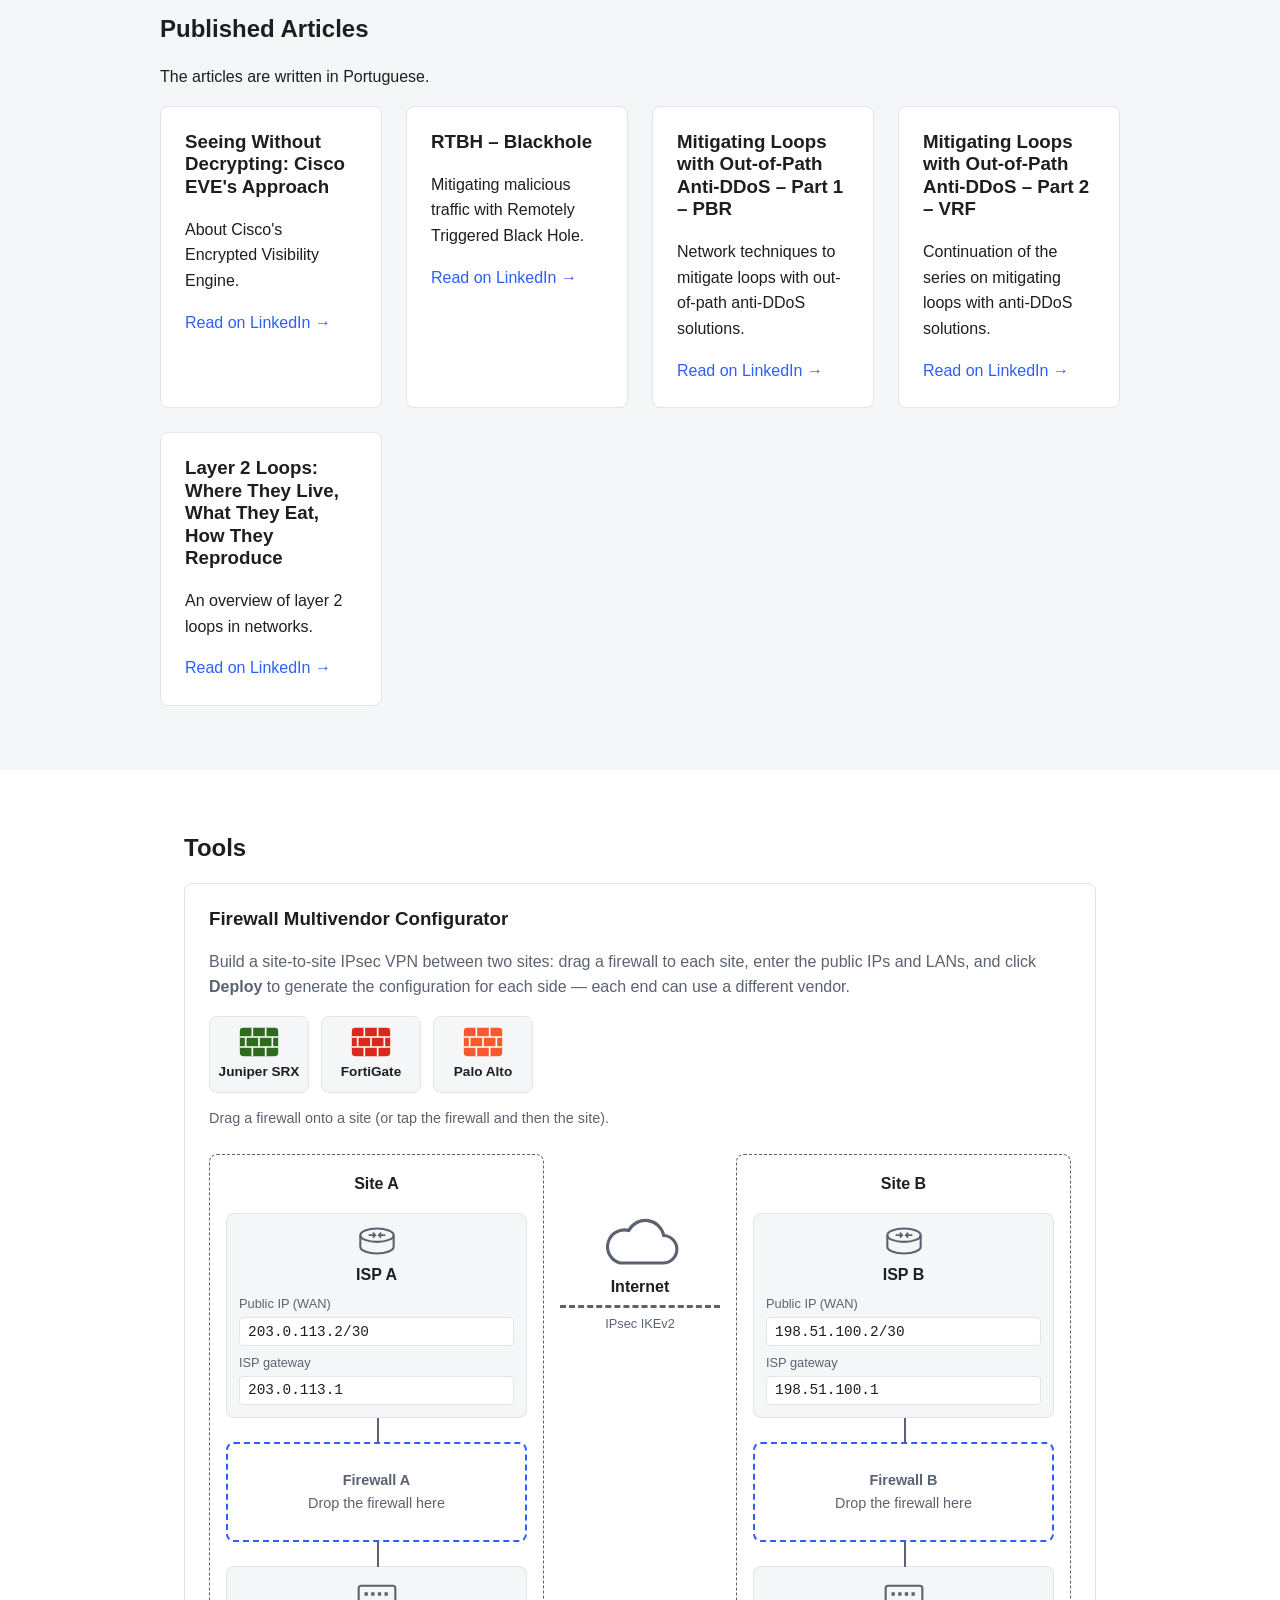
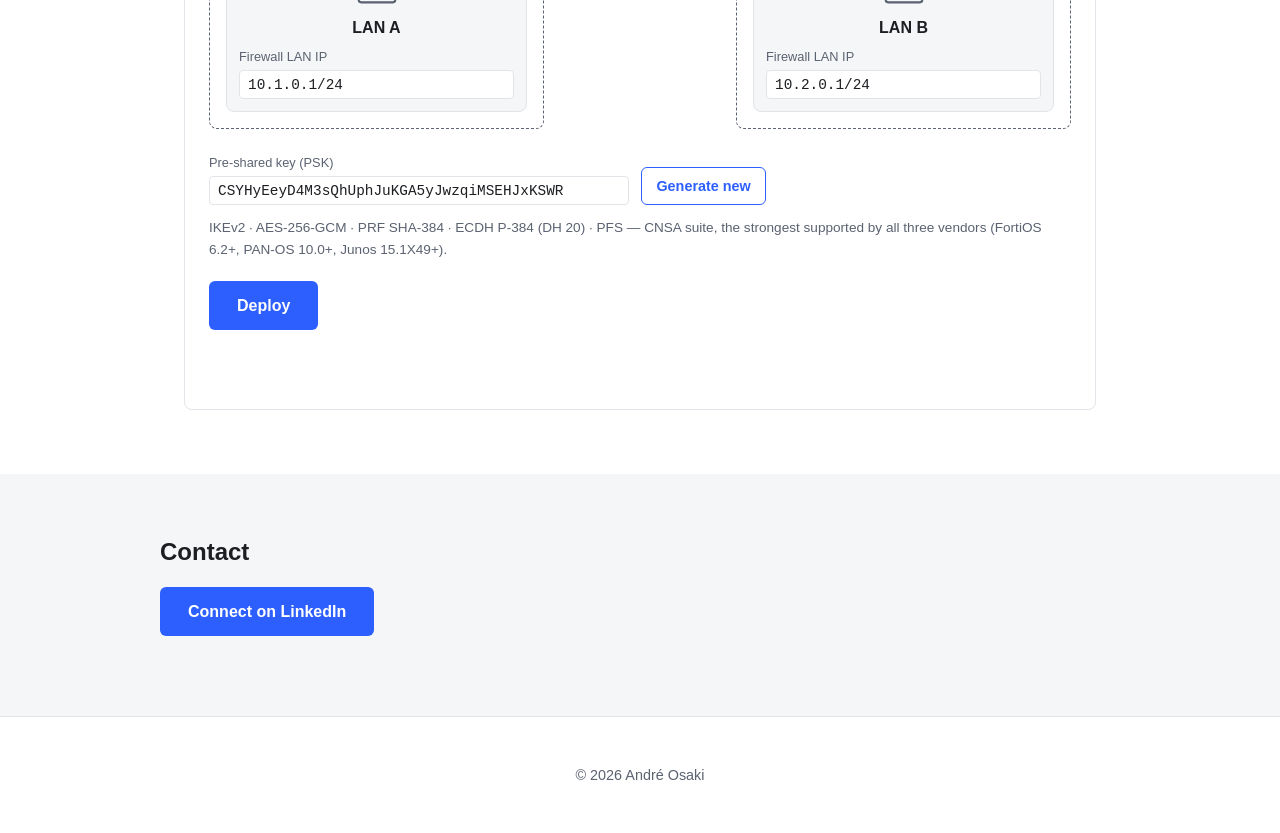
==== commit 19c9dae7: "Separa a configuração gerada em blocos e remove o ícone Juniper - Paleta passa a ter Juniper SRX, Fo" ====
--- a/en/index.html
+++ b/en/index.html
@@ -8,7 +8,7 @@
   <link rel="alternate" hreflang="pt-BR" href="https://osakikiyohiko.github.io/personalsite/" />
   <link rel="alternate" hreflang="en" href="https://osakikiyohiko.github.io/personalsite/en/" />
   <link rel="icon" type="image/svg+xml" href="../img/favicon.svg" />
-  <link rel="stylesheet" href="../css/style.css?v=5" />
+  <link rel="stylesheet" href="../css/style.css?v=6" />
   <script>
     // Aplica o bloqueio antes da primeira pintura, para o conteúdo não "piscar" sem blur. Só no
     // domínio publicado: aberto localmente (file://, localhost), o Turnstile e o Worker recusam a
@@ -234,6 +234,7 @@
       <div id="fwTool" class="tool"
            data-msg-copy="Copy configuration"
            data-msg-copied="Copied!"
+           data-msg-copy-block="Copy block"
            data-msg-copy-error="Could not copy"
            data-msg-remove="Remove firewall"
            data-msg-need-fw="Drag one firewall to Site A and another to Site B."
@@ -243,7 +244,7 @@
            data-msg-same-ip="The public IPs of the two sites must be different."
            data-msg-overlap="The LANs of the two sites cannot overlap."
            data-msg-psk="The pre-shared key must have 20 to 64 characters: letters, digits or !@#$%&amp;*_+=.,:-"
-           data-msg-ok="Configurations generated. Review them before applying to the devices."
+           data-msg-ok="Configurations generated, split into blocks in the order they should be applied. Review them before applying to the devices."
            data-msg-ifaces="Interfaces — WAN: {wan} · LAN: {lan} (adjust if needed)">
         <h3>Firewall Multivendor Configurator</h3>
         <p class="tool-intro">
@@ -253,11 +254,8 @@
         </p>
 
         <div class="fw-palette" role="group" aria-label="Firewalls">
-          <button type="button" class="fw-item v-srx" draggable="true" data-vendor="srx" data-label="SRX" aria-pressed="false">
-            <svg class="fw-icon" aria-hidden="true"><use href="#icon-fw" /></svg>SRX
-          </button>
-          <button type="button" class="fw-item v-juniper" draggable="true" data-vendor="juniper" data-label="Juniper" aria-pressed="false">
-            <svg class="fw-icon" aria-hidden="true"><use href="#icon-fw" /></svg>Juniper
+          <button type="button" class="fw-item v-srx" draggable="true" data-vendor="srx" data-label="Juniper SRX" aria-pressed="false">
+            <svg class="fw-icon" aria-hidden="true"><use href="#icon-fw" /></svg>Juniper SRX
           </button>
           <button type="button" class="fw-item v-fortigate" draggable="true" data-vendor="fortigate" data-label="FortiGate" aria-pressed="false">
             <svg class="fw-icon" aria-hidden="true"><use href="#icon-fw" /></svg>FortiGate
@@ -267,8 +265,7 @@
           </button>
         </div>
         <p class="tool-hint">
-          Drag a firewall onto a site (or tap the firewall and then the site). SRX outputs
-          <code>set</code> commands; Juniper outputs the Junos configuration in hierarchical format.
+          Drag a firewall onto a site (or tap the firewall and then the site).
         </p>
 
         <div class="topology">
@@ -333,7 +330,7 @@
           </label>
           <button type="button" id="fwPskGen" class="btn-secondary">Generate new</button>
           <p class="tool-crypto">IKEv2 · AES-256-GCM · PRF SHA-384 · ECDH P-384 (DH 20) · PFS — CNSA suite,
-            the strongest supported by all four vendors (FortiOS 6.2+, PAN-OS 10.0+, Junos 15.1X49+).</p>
+            the strongest supported by all three vendors (FortiOS 6.2+, PAN-OS 10.0+, Junos 15.1X49+).</p>
         </div>
 
         <button type="button" id="fwDeploy" class="btn-primary">Deploy</button>
@@ -346,7 +343,7 @@
               <button type="button" class="btn-secondary btn-copy" data-target="fwCfgA">Copy configuration</button>
             </div>
             <p id="fwNoteA" class="fw-note"></p>
-            <pre><code id="fwCfgA"></code></pre>
+            <div id="fwCfgA" class="fw-blocks"></div>
           </div>
           <div class="fw-config">
             <div class="fw-config-head">
@@ -354,7 +351,7 @@
               <button type="button" class="btn-secondary btn-copy" data-target="fwCfgB">Copy configuration</button>
             </div>
             <p id="fwNoteB" class="fw-note"></p>
-            <pre><code id="fwCfgB"></code></pre>
+            <div id="fwCfgB" class="fw-blocks"></div>
           </div>
         </div>
       </div>
@@ -373,6 +370,6 @@
   </footer>
 
   <script src="../js/script.js?v=5"></script>
-  <script src="../js/fwconfig.js?v=2"></script>
+  <script src="../js/fwconfig.js?v=3"></script>
 </body>
 </html>
--- a/css/style.css
+++ b/css/style.css
@@ -441,7 +441,6 @@
 }
 
 .v-srx .fw-icon { color: #2f6b1f; }
-.v-juniper .fw-icon { color: #84b135; }
 .v-fortigate .fw-icon { color: #da291c; }
 .v-paloalto .fw-icon { color: #fa582d; }
 
@@ -643,8 +642,8 @@
 
 .fw-output {
   display: grid;
-  grid-template-columns: repeat(auto-fit, minmax(300px, 1fr));
-  gap: 1.5rem;
+  grid-template-columns: 1fr;
+  gap: 2rem;
   scroll-margin-top: 5rem;
 }
 
@@ -669,13 +668,51 @@
 }
 
 .fw-note {
-  margin: 0.4rem 0;
+  margin: 0.4rem 0 0.75rem;
   font-size: 0.85rem;
 }
 
-.fw-config pre {
+.fw-blocks {
+  display: flex;
+  flex-direction: column;
+  gap: 1rem;
+}
+
+.fw-block {
+  padding: 0.75rem;
+  background: var(--color-bg-alt);
+  border: 1px solid var(--color-border);
+  border-radius: 6px;
+}
+
+.fw-block-head {
+  display: flex;
+  align-items: center;
+  justify-content: space-between;
+  gap: 0.5rem;
+}
+
+.fw-block-head h5 {
   margin: 0;
-  max-height: 460px;
+  font-size: 0.95rem;
+}
+
+.btn-copy-block {
+  padding: 0.2rem 0.6rem;
+  font-size: 0.8rem;
+  white-space: nowrap;
+}
+
+.fw-block-desc {
+  margin: 0.3rem 0 0.6rem;
+  font-size: 0.85rem;
+  line-height: 1.45;
+  color: var(--color-text-muted);
+}
+
+.fw-block pre {
+  margin: 0;
+  max-height: 320px;
   overflow: auto;
   padding: 1rem;
   font-size: 0.8rem;
@@ -697,8 +734,4 @@
   .wan-link {
     margin-top: 0;
   }
-
-  .fw-output {
-    grid-template-columns: 1fr;
-  }
-}
+}
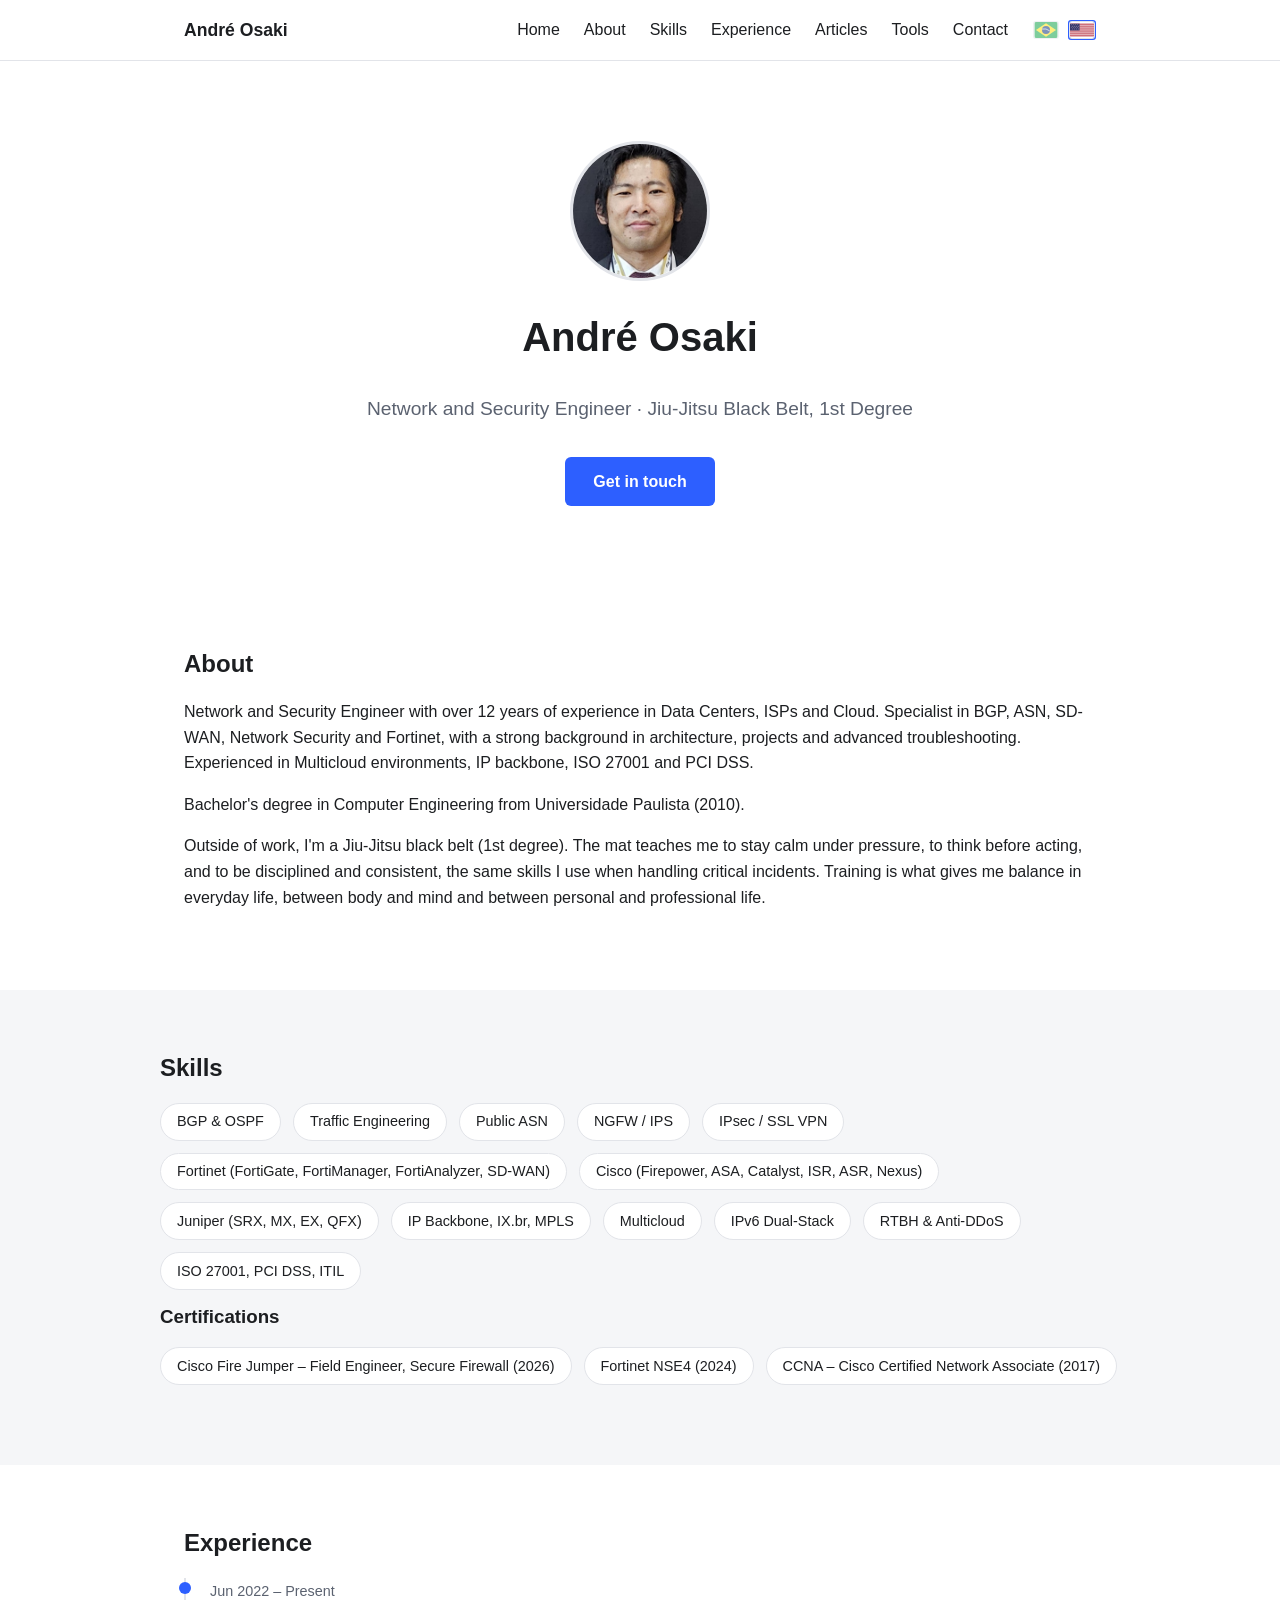
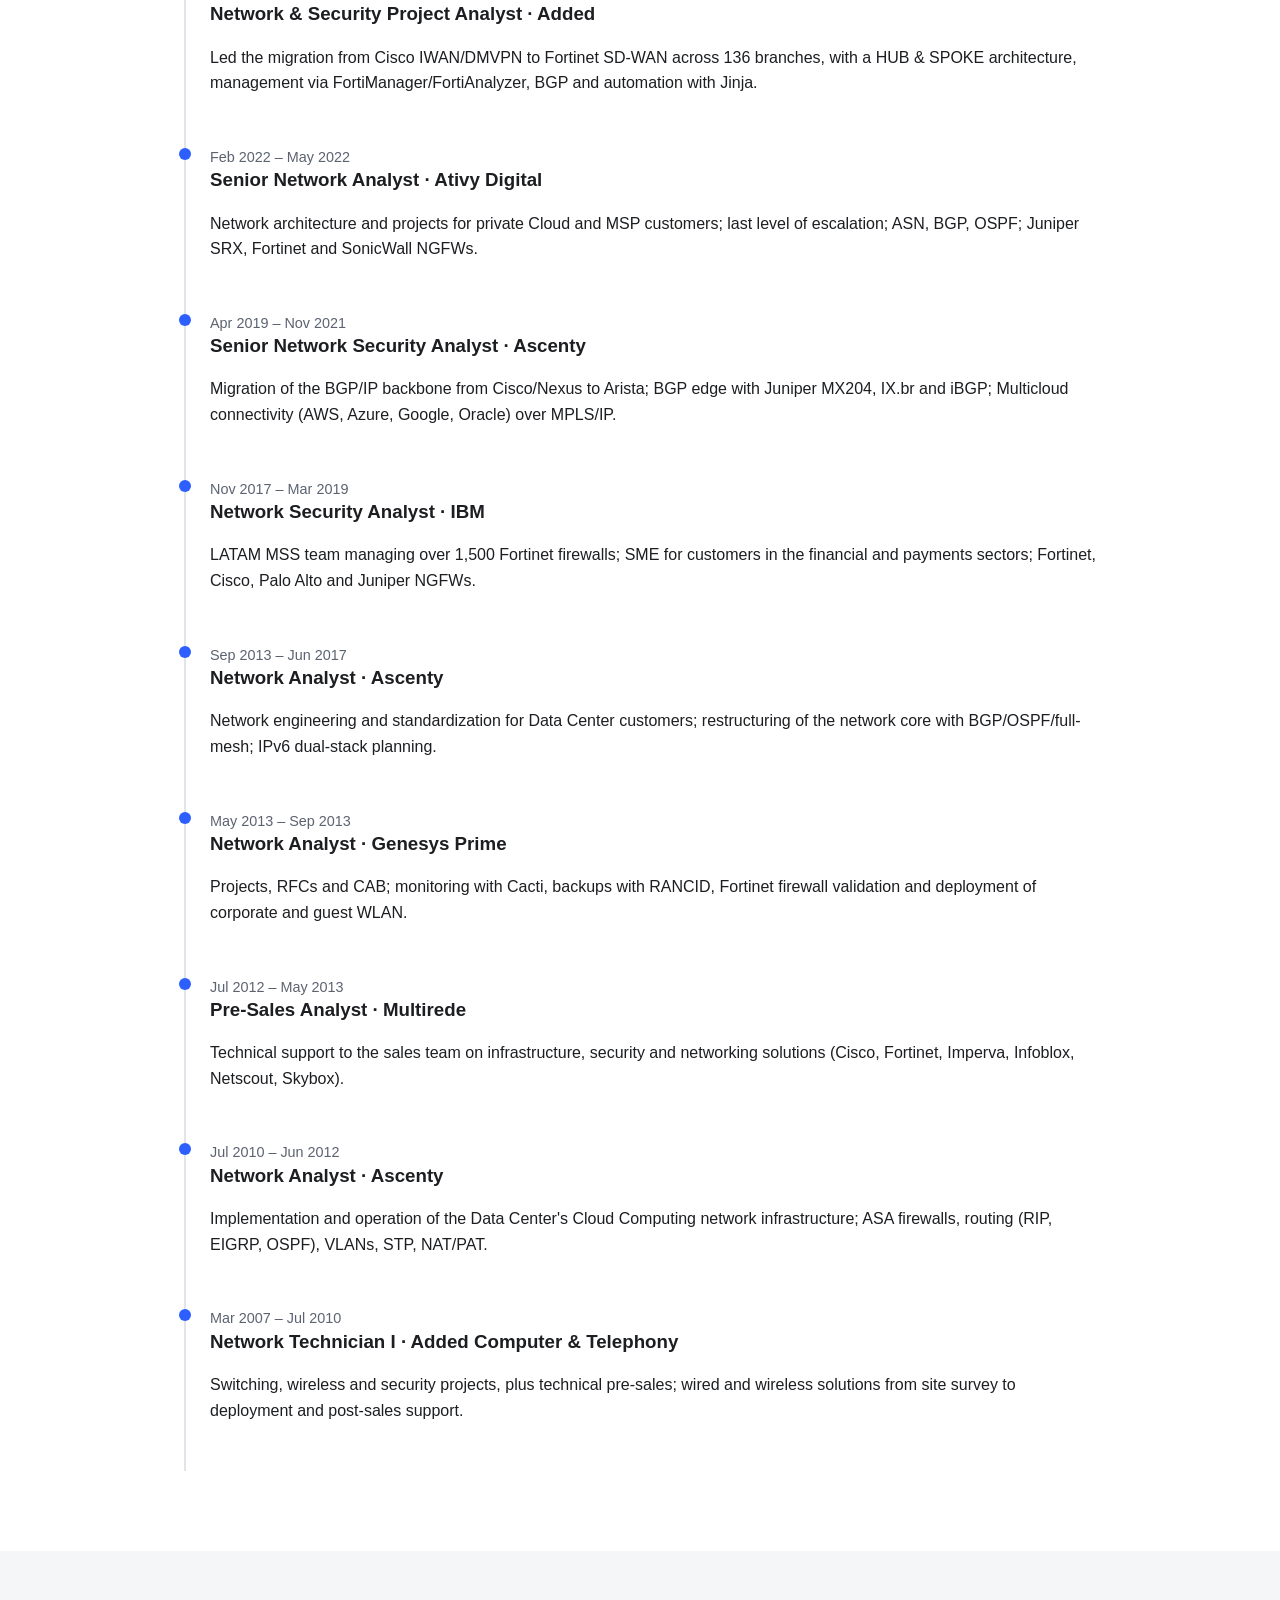
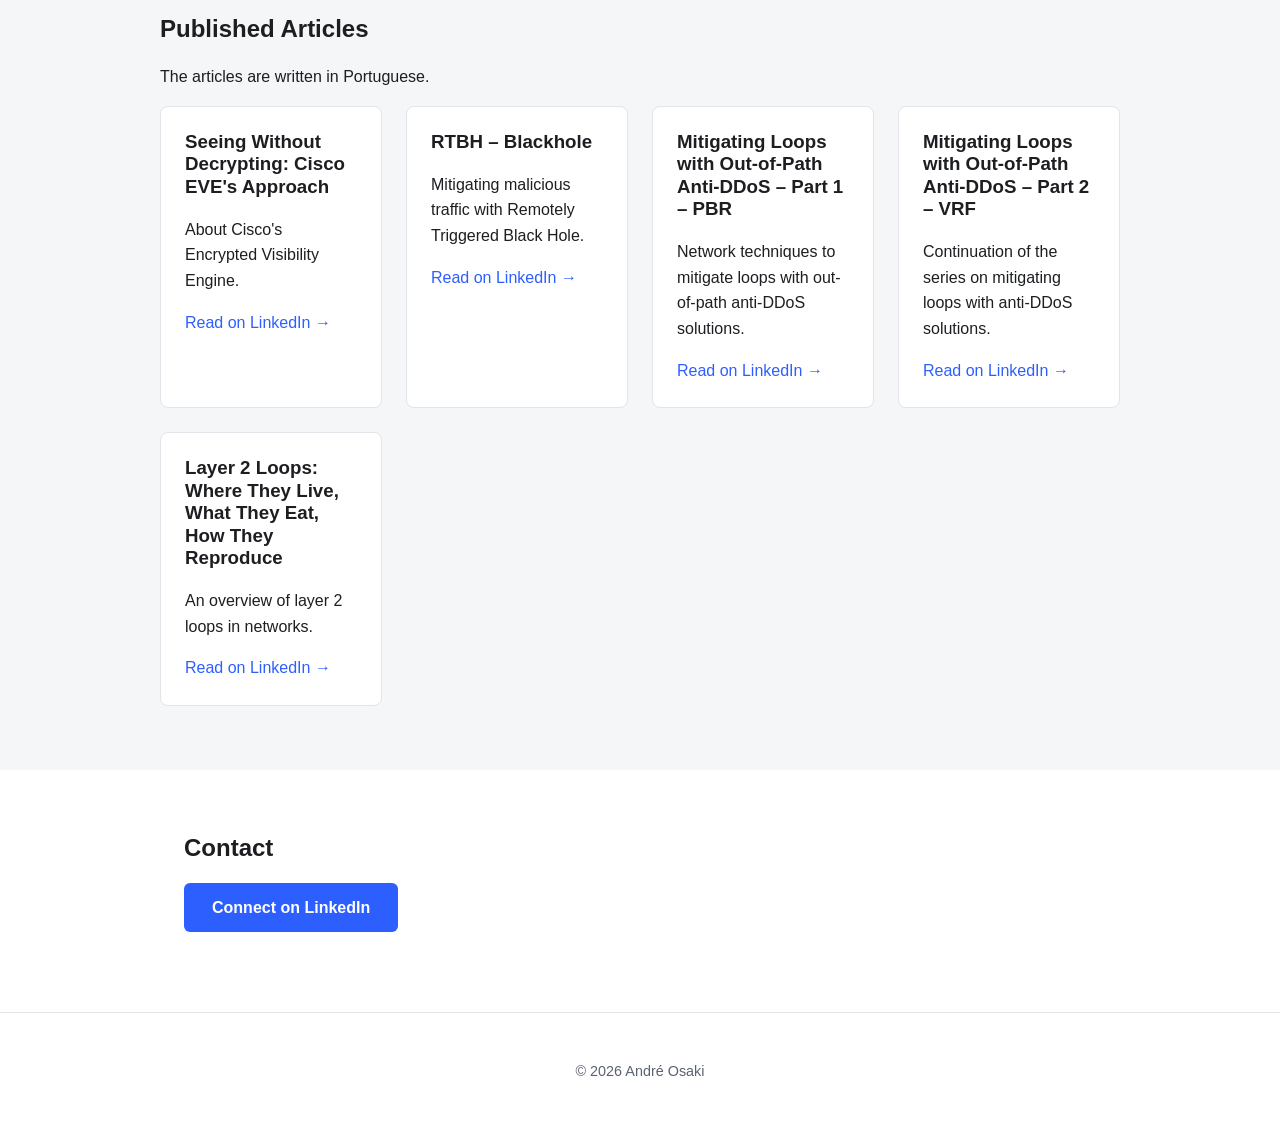
==== commit 37c55779: "Move o configurador para página própria, compara sites lado a lado e adiciona Cisco ASA - Ferramenta" ====
--- a/en/index.html
+++ b/en/index.html
@@ -8,7 +8,7 @@
   <link rel="alternate" hreflang="pt-BR" href="https://osakikiyohiko.github.io/personalsite/" />
   <link rel="alternate" hreflang="en" href="https://osakikiyohiko.github.io/personalsite/en/" />
   <link rel="icon" type="image/svg+xml" href="../img/favicon.svg" />
-  <link rel="stylesheet" href="../css/style.css?v=6" />
+  <link rel="stylesheet" href="../css/style.css?v=8" />
   <script>
     // Aplica o bloqueio antes da primeira pintura, para o conteúdo não "piscar" sem blur. Só no
     // domínio publicado: aberto localmente (file://, localhost), o Turnstile e o Worker recusam a
@@ -45,7 +45,7 @@
           <li><a href="#habilidades">Skills</a></li>
           <li><a href="#experiencia">Experience</a></li>
           <li><a href="#projetos">Articles</a></li>
-          <li><a href="#ferramentas">Tools</a></li>
+          <li><a href="ferramentas/">Tools</a></li>
           <li><a href="#contato">Contact</a></li>
         </ul>
       </nav>
@@ -210,154 +210,7 @@
       </div>
     </section>
 
-    <section id="ferramentas" class="section">
-      <h2>Tools</h2>
-      <svg class="icon-defs" aria-hidden="true" focusable="false">
-        <symbol id="icon-fw" viewBox="0 0 48 36">
-          <rect x="1" y="1" width="46" height="34" rx="4" fill="currentColor" />
-          <path d="M1 12h46M1 24h46M16 1v11M32 1v11M8 12v12M24 12v12M40 12v12M16 24v11M32 24v11" stroke="#fff" stroke-width="2" />
-        </symbol>
-        <symbol id="icon-isp" viewBox="0 0 48 36">
-          <path d="M4 11v14c0 4.4 9 8 20 8s20-3.6 20-8V11" fill="none" stroke="currentColor" stroke-width="2.5" />
-          <ellipse cx="24" cy="11" rx="20" ry="8" fill="none" stroke="currentColor" stroke-width="2.5" />
-          <path d="M14 11h8m-3-3 3 3-3 3M34 11h-8m3-3-3 3 3 3" fill="none" stroke="currentColor" stroke-width="2" />
-        </symbol>
-        <symbol id="icon-lan" viewBox="0 0 48 36">
-          <rect x="2" y="8" width="44" height="20" rx="3" fill="none" stroke="currentColor" stroke-width="2.5" />
-          <path d="M9 18h4M17 18h4M25 18h4M33 18h4" stroke="currentColor" stroke-width="4" />
-        </symbol>
-        <symbol id="icon-cloud" viewBox="0 0 64 40">
-          <path d="M16 36h34a11 11 0 0 0 1-22A15 15 0 0 0 23 10a11 11 0 0 0-7 26z" fill="none" stroke="currentColor" stroke-width="2.5" />
-        </symbol>
-      </svg>
-
-      <div id="fwTool" class="tool"
-           data-msg-copy="Copy configuration"
-           data-msg-copied="Copied!"
-           data-msg-copy-block="Copy block"
-           data-msg-copy-error="Could not copy"
-           data-msg-remove="Remove firewall"
-           data-msg-need-fw="Drag one firewall to Site A and another to Site B."
-           data-msg-invalid="Invalid value: {field}."
-           data-msg-gw="The {site} gateway must be in the same subnet as the public IP."
-           data-msg-lan-wan="The {site} LAN cannot be in the same subnet as the public IP."
-           data-msg-same-ip="The public IPs of the two sites must be different."
-           data-msg-overlap="The LANs of the two sites cannot overlap."
-           data-msg-psk="The pre-shared key must have 20 to 64 characters: letters, digits or !@#$%&amp;*_+=.,:-"
-           data-msg-ok="Configurations generated, split into blocks in the order they should be applied. Review them before applying to the devices."
-           data-msg-ifaces="Interfaces — WAN: {wan} · LAN: {lan} (adjust if needed)">
-        <h3>Firewall Multivendor Configurator</h3>
-        <p class="tool-intro">
-          Build a site-to-site IPsec VPN between two sites: drag a firewall to each site, enter
-          the public IPs and LANs, and click <strong>Deploy</strong> to generate the configuration
-          for each side — each end can use a different vendor.
-        </p>
-
-        <div class="fw-palette" role="group" aria-label="Firewalls">
-          <button type="button" class="fw-item v-srx" draggable="true" data-vendor="srx" data-label="Juniper SRX" aria-pressed="false">
-            <svg class="fw-icon" aria-hidden="true"><use href="#icon-fw" /></svg>Juniper SRX
-          </button>
-          <button type="button" class="fw-item v-fortigate" draggable="true" data-vendor="fortigate" data-label="FortiGate" aria-pressed="false">
-            <svg class="fw-icon" aria-hidden="true"><use href="#icon-fw" /></svg>FortiGate
-          </button>
-          <button type="button" class="fw-item v-paloalto" draggable="true" data-vendor="paloalto" data-label="Palo Alto" aria-pressed="false">
-            <svg class="fw-icon" aria-hidden="true"><use href="#icon-fw" /></svg>Palo Alto
-          </button>
-        </div>
-        <p class="tool-hint">
-          Drag a firewall onto a site (or tap the firewall and then the site).
-        </p>
-
-        <div class="topology">
-          <div class="site">
-            <h4>Site A</h4>
-            <div class="node">
-              <svg class="node-icon" aria-hidden="true"><use href="#icon-isp" /></svg>
-              <strong>ISP A</strong>
-              <label>Public IP (WAN)
-                <input id="fwWanA" value="203.0.113.2/30" data-name="Site A public IP" spellcheck="false" autocomplete="off" />
-              </label>
-              <label>ISP gateway
-                <input id="fwGwA" value="203.0.113.1" data-name="ISP A gateway" spellcheck="false" autocomplete="off" />
-              </label>
-            </div>
-            <div id="fwSlotA" class="node fw-slot" data-name="Firewall A" role="button" tabindex="0" aria-label="Firewall A">
-              <span class="fw-slot-empty"><strong>Firewall A</strong><br />Drop the firewall here</span>
-            </div>
-            <div class="node">
-              <svg class="node-icon" aria-hidden="true"><use href="#icon-lan" /></svg>
-              <strong>LAN A</strong>
-              <label>Firewall LAN IP
-                <input id="fwLanA" value="10.1.0.1/24" data-name="LAN A IP" spellcheck="false" autocomplete="off" />
-              </label>
-            </div>
-          </div>
-
-          <div class="wan-link">
-            <svg class="wan-cloud" aria-hidden="true"><use href="#icon-cloud" /></svg>
-            <strong>Internet</strong>
-            <span id="fwTunnel" class="tunnel">IPsec IKEv2</span>
-          </div>
-
-          <div class="site">
-            <h4>Site B</h4>
-            <div class="node">
-              <svg class="node-icon" aria-hidden="true"><use href="#icon-isp" /></svg>
-              <strong>ISP B</strong>
-              <label>Public IP (WAN)
-                <input id="fwWanB" value="198.51.100.2/30" data-name="Site B public IP" spellcheck="false" autocomplete="off" />
-              </label>
-              <label>ISP gateway
-                <input id="fwGwB" value="198.51.100.1" data-name="ISP B gateway" spellcheck="false" autocomplete="off" />
-              </label>
-            </div>
-            <div id="fwSlotB" class="node fw-slot" data-name="Firewall B" role="button" tabindex="0" aria-label="Firewall B">
-              <span class="fw-slot-empty"><strong>Firewall B</strong><br />Drop the firewall here</span>
-            </div>
-            <div class="node">
-              <svg class="node-icon" aria-hidden="true"><use href="#icon-lan" /></svg>
-              <strong>LAN B</strong>
-              <label>Firewall LAN IP
-                <input id="fwLanB" value="10.2.0.1/24" data-name="LAN B IP" spellcheck="false" autocomplete="off" />
-              </label>
-            </div>
-          </div>
-        </div>
-
-        <div class="tool-options">
-          <label>Pre-shared key (PSK)
-            <input id="fwPsk" spellcheck="false" autocomplete="off" />
-          </label>
-          <button type="button" id="fwPskGen" class="btn-secondary">Generate new</button>
-          <p class="tool-crypto">IKEv2 · AES-256-GCM · PRF SHA-384 · ECDH P-384 (DH 20) · PFS — CNSA suite,
-            the strongest supported by all three vendors (FortiOS 6.2+, PAN-OS 10.0+, Junos 15.1X49+).</p>
-        </div>
-
-        <button type="button" id="fwDeploy" class="btn-primary">Deploy</button>
-        <p id="fwStatus" class="tool-status" role="status"></p>
-
-        <div id="fwOutput" class="fw-output" hidden>
-          <div class="fw-config">
-            <div class="fw-config-head">
-              <h4 id="fwTitleA">Site A</h4>
-              <button type="button" class="btn-secondary btn-copy" data-target="fwCfgA">Copy configuration</button>
-            </div>
-            <p id="fwNoteA" class="fw-note"></p>
-            <div id="fwCfgA" class="fw-blocks"></div>
-          </div>
-          <div class="fw-config">
-            <div class="fw-config-head">
-              <h4 id="fwTitleB">Site B</h4>
-              <button type="button" class="btn-secondary btn-copy" data-target="fwCfgB">Copy configuration</button>
-            </div>
-            <p id="fwNoteB" class="fw-note"></p>
-            <div id="fwCfgB" class="fw-blocks"></div>
-          </div>
-        </div>
-      </div>
-    </section>
-
-    <section id="contato" class="section alt">
+    <section id="contato" class="section">
       <h2>Contact</h2>
       <p>
         <a data-link="linkedin" target="_blank" rel="noopener" class="btn-primary">Connect on LinkedIn</a>
@@ -370,6 +223,5 @@
   </footer>
 
   <script src="../js/script.js?v=5"></script>
-  <script src="../js/fwconfig.js?v=3"></script>
 </body>
 </html>
--- a/css/style.css
+++ b/css/style.css
@@ -354,6 +354,11 @@
 
 /* Ferramentas: Firewall Multivendor Configurator */
 
+/* Página da ferramenta (ferramentas/): mais larga, para comparar os dois sites lado a lado. */
+.section-wide {
+  max-width: 1280px;
+}
+
 .icon-defs {
   position: absolute;
   width: 0;
@@ -443,6 +448,7 @@
 .v-srx .fw-icon { color: #2f6b1f; }
 .v-fortigate .fw-icon { color: #da291c; }
 .v-paloalto .fw-icon { color: #fa582d; }
+.v-asa .fw-icon { color: #049fd9; }
 
 .topology {
   display: grid;
@@ -641,9 +647,6 @@
 }
 
 .fw-output {
-  display: grid;
-  grid-template-columns: 1fr;
-  gap: 2rem;
   scroll-margin-top: 5rem;
 }
 
@@ -651,24 +654,29 @@
   display: none;
 }
 
-.fw-config {
-  min-width: 0;
-}
-
-.fw-config-head {
-  display: flex;
-  flex-wrap: wrap;
-  align-items: center;
-  justify-content: space-between;
-  gap: 0.5rem;
-}
-
-.fw-config-head h4 {
+.fw-compare-head,
+.fw-row-cols {
+  display: grid;
+  grid-template-columns: repeat(2, minmax(0, 1fr));
+  gap: 1rem;
+}
+
+.fw-compare-head {
+  margin-bottom: 1rem;
+}
+
+.fw-site-head {
+  padding: 0.75rem;
+  border: 1px solid var(--color-border);
+  border-radius: 6px;
+}
+
+.fw-site-head h4 {
   margin: 0;
 }
 
 .fw-note {
-  margin: 0.4rem 0 0.75rem;
+  margin: 0.3rem 0 0.6rem;
   font-size: 0.85rem;
 }
 
@@ -678,23 +686,41 @@
   gap: 1rem;
 }
 
-.fw-block {
+.fw-row {
   padding: 0.75rem;
   background: var(--color-bg-alt);
   border: 1px solid var(--color-border);
   border-radius: 6px;
 }
 
-.fw-block-head {
+.fw-row-head h5 {
+  margin: 0;
+  font-size: 0.95rem;
+}
+
+.fw-block-desc {
+  margin: 0.3rem 0 0.6rem;
+  font-size: 0.85rem;
+  line-height: 1.45;
+  color: var(--color-text-muted);
+}
+
+.fw-cell {
+  min-width: 0;
+}
+
+.fw-cell-head {
   display: flex;
   align-items: center;
   justify-content: space-between;
   gap: 0.5rem;
-}
-
-.fw-block-head h5 {
-  margin: 0;
-  font-size: 0.95rem;
+  margin-bottom: 0.35rem;
+}
+
+.fw-cell-site {
+  font-size: 0.8rem;
+  font-weight: 600;
+  color: var(--color-text-muted);
 }
 
 .btn-copy-block {
@@ -703,19 +729,22 @@
   white-space: nowrap;
 }
 
-.fw-block-desc {
-  margin: 0.3rem 0 0.6rem;
+.fw-na {
+  margin: 0;
+  padding: 1rem;
   font-size: 0.85rem;
-  line-height: 1.45;
-  color: var(--color-text-muted);
-}
-
-.fw-block pre {
+  font-style: italic;
+  color: var(--color-text-muted);
+  border: 1px dashed var(--color-border);
+  border-radius: 6px;
+}
+
+.fw-cell pre {
   margin: 0;
-  max-height: 320px;
+  max-height: 360px;
   overflow: auto;
-  padding: 1rem;
-  font-size: 0.8rem;
+  padding: 0.75rem;
+  font-size: 0.78rem;
   line-height: 1.45;
   color: #e2e8f0;
   background: #0f172a;
@@ -734,4 +763,9 @@
   .wan-link {
     margin-top: 0;
   }
-}
+
+  .fw-compare-head,
+  .fw-row-cols {
+    grid-template-columns: 1fr;
+  }
+}
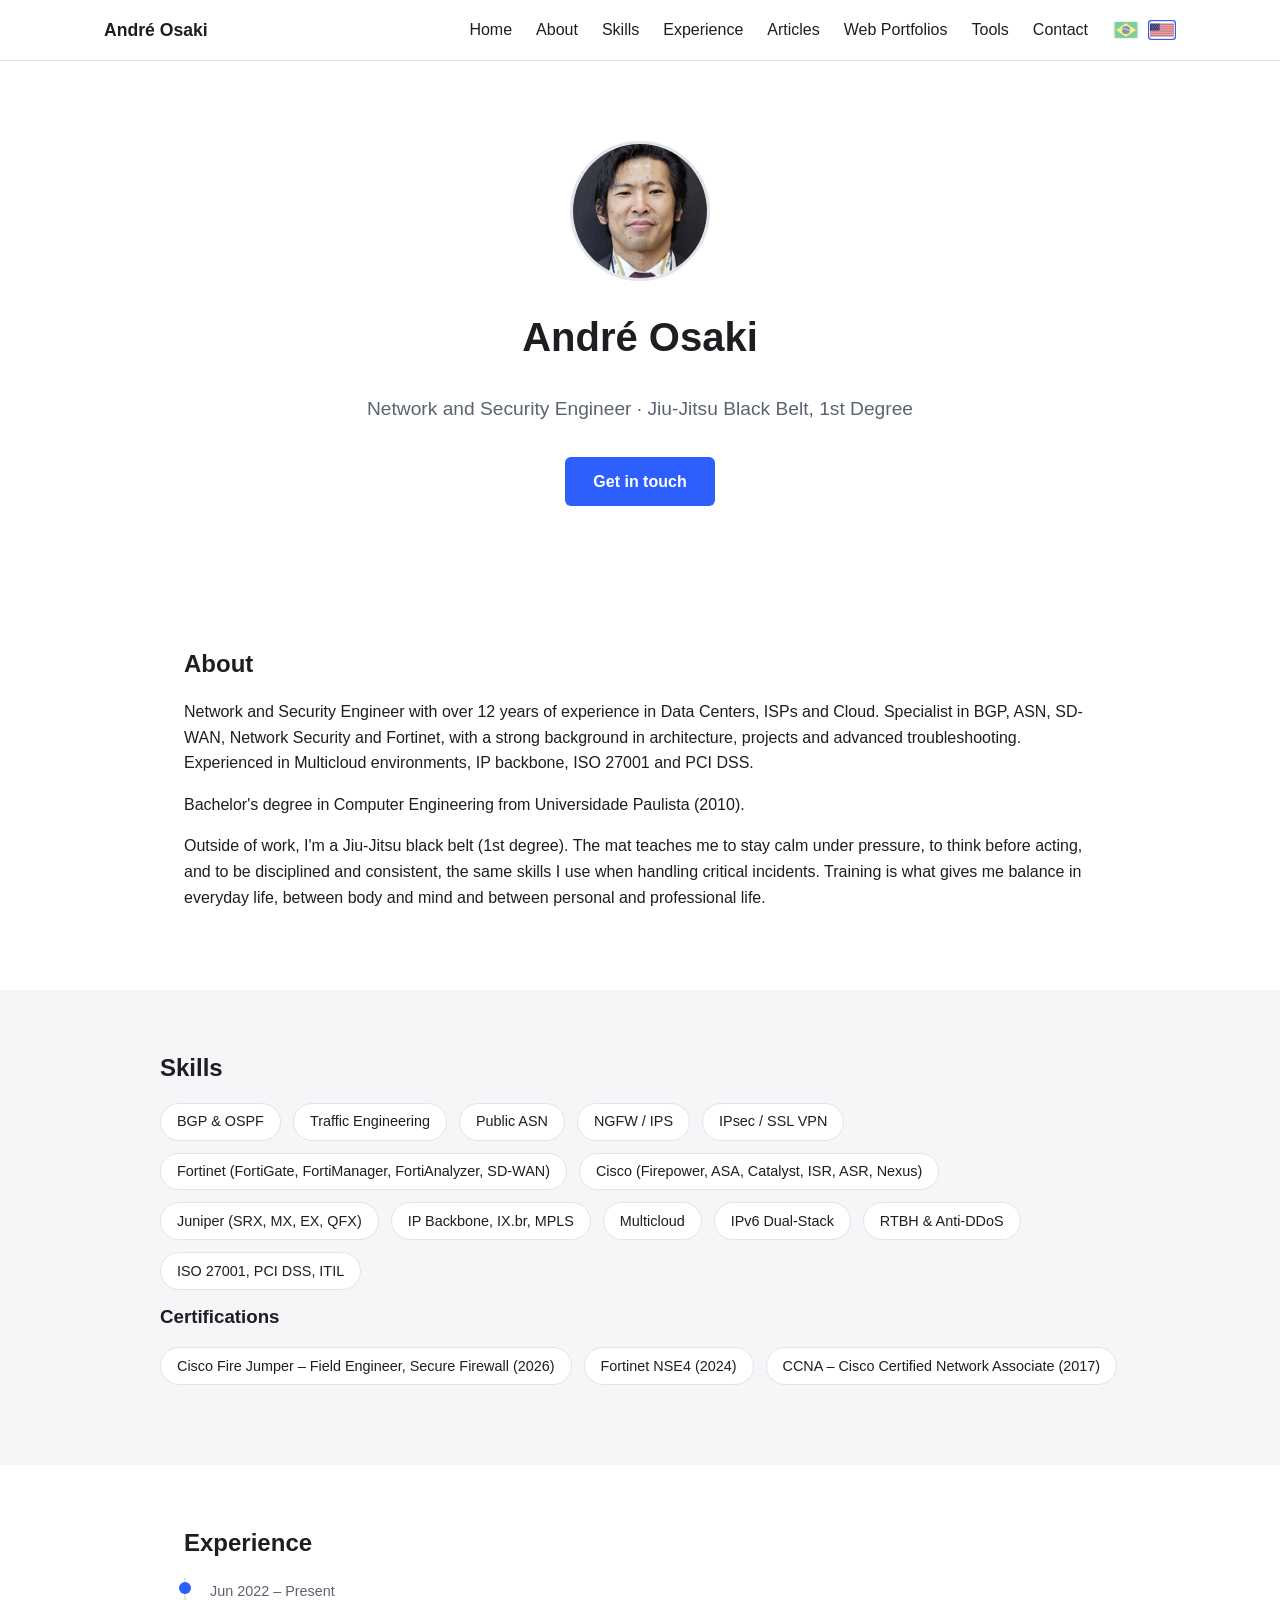
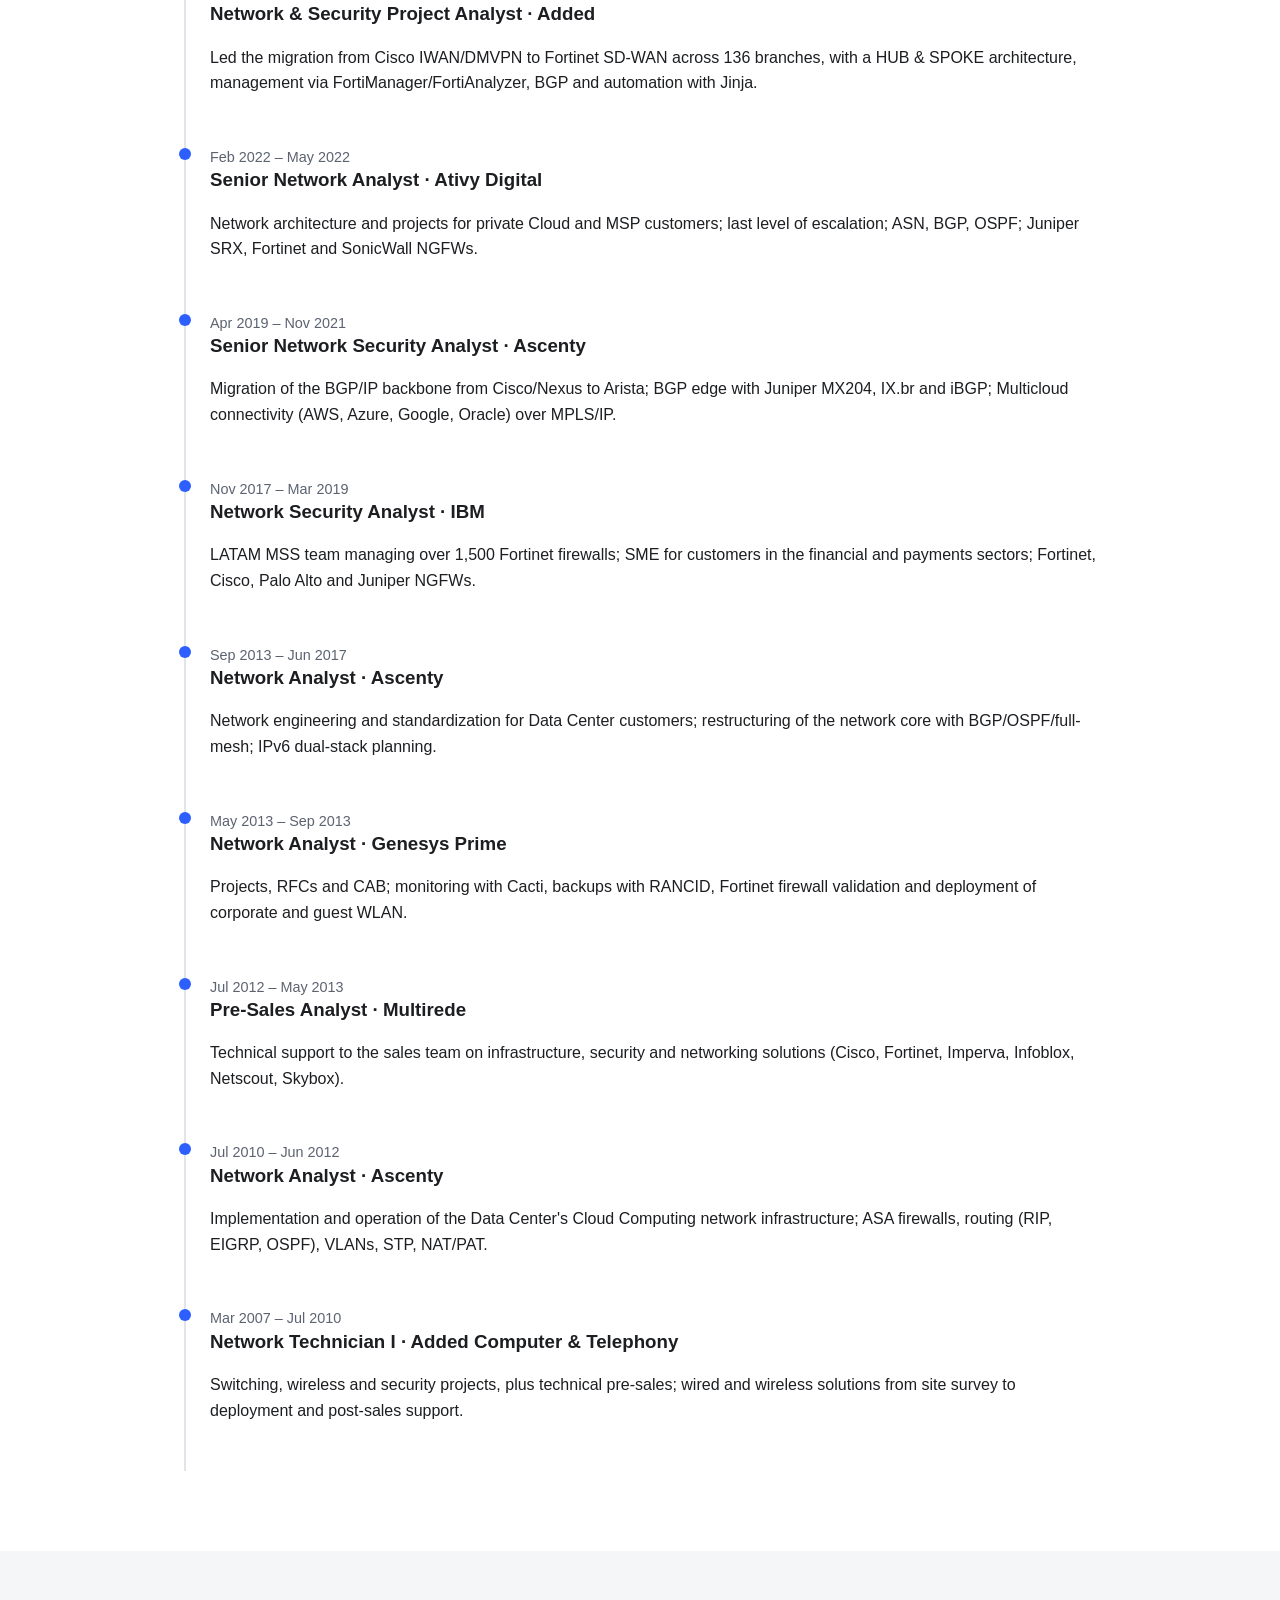
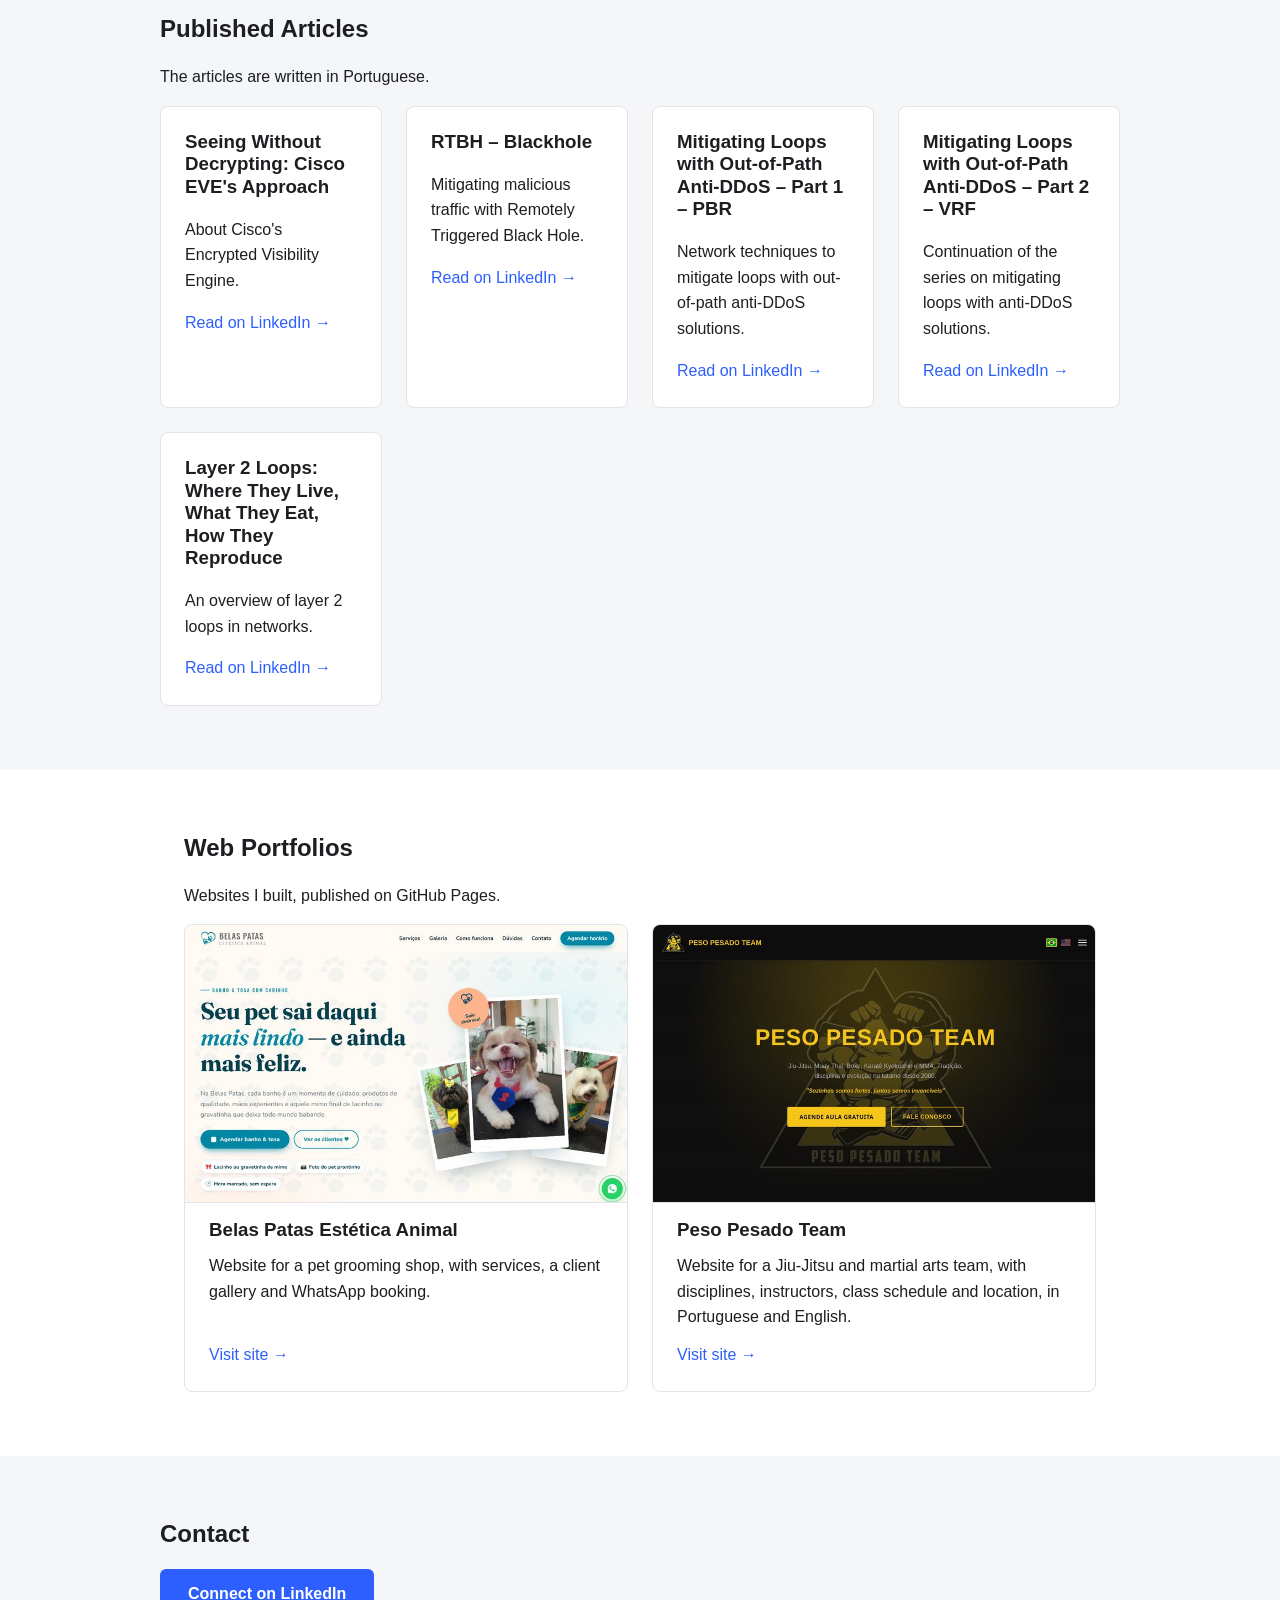
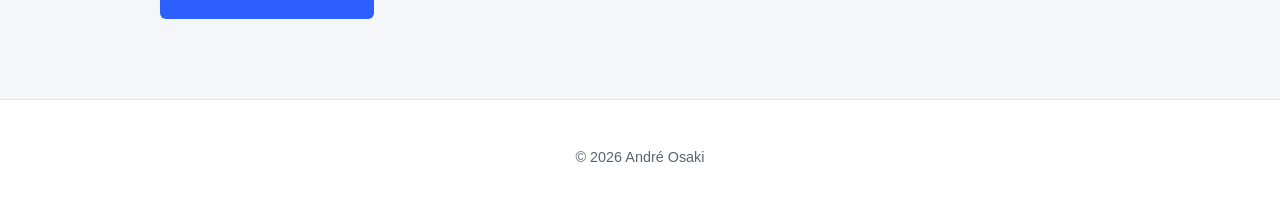
==== commit 9f7507da: "Adiciona aba Portfólios Web com prévias dos sites Co-Authored-By: Claude Opus 5.5 <noreply@anthropic" ====
--- a/en/index.html
+++ b/en/index.html
@@ -8,7 +8,7 @@
   <link rel="alternate" hreflang="pt-BR" href="https://osakikiyohiko.github.io/personalsite/" />
   <link rel="alternate" hreflang="en" href="https://osakikiyohiko.github.io/personalsite/en/" />
   <link rel="icon" type="image/svg+xml" href="../img/favicon.svg" />
-  <link rel="stylesheet" href="../css/style.css?v=8" />
+  <link rel="stylesheet" href="../css/style.css?v=11" />
   <script>
     // Aplica o bloqueio antes da primeira pintura, para o conteúdo não "piscar" sem blur. Só no
     // domínio publicado: aberto localmente (file://, localhost), o Turnstile e o Worker recusam a
@@ -45,6 +45,7 @@
           <li><a href="#habilidades">Skills</a></li>
           <li><a href="#experiencia">Experience</a></li>
           <li><a href="#projetos">Articles</a></li>
+          <li><a href="#portfolios">Web Portfolios</a></li>
           <li><a href="ferramentas/">Tools</a></li>
           <li><a href="#contato">Contact</a></li>
         </ul>
@@ -210,7 +211,30 @@
       </div>
     </section>
 
-    <section id="contato" class="section">
+    <section id="portfolios" class="section">
+      <h2>Web Portfolios</h2>
+      <p>Websites I built, published on GitHub Pages.</p>
+      <div class="cards portfolio-cards">
+        <article class="card portfolio-card">
+          <a href="https://osakikiyohiko.github.io/belaspatas/" target="_blank" rel="noopener" class="portfolio-preview">
+            <img src="../img/portfolio-belaspatas.jpg" alt="Preview of the Belas Patas Estética Animal home page" width="800" height="500" loading="lazy" />
+          </a>
+          <h3>Belas Patas Estética Animal</h3>
+          <p>Website for a pet grooming shop, with services, a client gallery and WhatsApp booking.</p>
+          <a href="https://osakikiyohiko.github.io/belaspatas/" target="_blank" rel="noopener">Visit site &rarr;</a>
+        </article>
+        <article class="card portfolio-card">
+          <a href="https://osakikiyohiko.github.io/peso-pesado-team/" target="_blank" rel="noopener" class="portfolio-preview">
+            <img src="../img/portfolio-peso-pesado-team.jpg" alt="Preview of the Peso Pesado Team home page" width="800" height="500" loading="lazy" />
+          </a>
+          <h3>Peso Pesado Team</h3>
+          <p>Website for a Jiu-Jitsu and martial arts team, with disciplines, instructors, class schedule and location, in Portuguese and English.</p>
+          <a href="https://osakikiyohiko.github.io/peso-pesado-team/" target="_blank" rel="noopener">Visit site &rarr;</a>
+        </article>
+      </div>
+    </section>
+
+    <section id="contato" class="section alt">
       <h2>Contact</h2>
       <p>
         <a data-link="linkedin" target="_blank" rel="noopener" class="btn-primary">Connect on LinkedIn</a>
--- a/css/style.css
+++ b/css/style.css
@@ -7,6 +7,8 @@
   --color-primary-dark: #1c3fc7;
   --color-border: #e2e4e9;
   --max-width: 960px;
+  /* O menu completo (com Ferramentas e Portfólios Web) não cabe em 960px. */
+  --max-width-nav: 1120px;
 }
 
 * {
@@ -46,7 +48,7 @@
 }
 
 .nav-container {
-  max-width: var(--max-width);
+  max-width: var(--max-width-nav);
   margin: 0 auto;
   padding: 1rem 1.5rem;
   display: flex;
@@ -55,6 +57,7 @@
 }
 
 .logo {
+  margin-right: 1.5rem;
   white-space: nowrap;
   font-weight: 700;
   font-size: 1.1rem;
@@ -71,6 +74,7 @@
 
 nav a {
   color: var(--color-text);
+  white-space: nowrap;
 }
 
 .nav-container nav {
@@ -254,6 +258,51 @@
   padding: 1.5rem;
 }
 
+/* Portfólios Web: miniatura (captura da página inicial) no topo do card */
+
+.portfolio-cards {
+  grid-template-columns: repeat(auto-fit, minmax(280px, 1fr));
+}
+
+.portfolio-card {
+  display: flex;
+  flex-direction: column;
+  gap: 0.75rem;
+  overflow: hidden;
+  padding-top: 0;
+}
+
+/* No flex as margens não colapsam; o espaçamento vem do gap. */
+.portfolio-card > * {
+  margin: 0;
+}
+
+.portfolio-card > a:last-child {
+  margin-top: auto;
+}
+
+.portfolio-preview {
+  display: block;
+  margin: 0 -1.5rem 0.25rem;
+  border-bottom: 1px solid var(--color-border);
+  overflow: hidden;
+}
+
+.portfolio-preview img {
+  display: block;
+  width: 100%;
+  height: auto;
+  aspect-ratio: 16 / 10;
+  object-fit: cover;
+  object-position: top;
+  transition: transform 0.3s;
+}
+
+.portfolio-preview:hover img,
+.portfolio-preview:focus-visible img {
+  transform: scale(1.03);
+}
+
 /* Footer */
 
 footer {
@@ -266,8 +315,8 @@
 
 /* Responsive */
 
-/* Com a aba Ferramentas, o menu completo fica justo logo acima do breakpoint mobile. */
-@media (max-width: 900px) {
+/* Com as abas Ferramentas e Portfólios Web, o menu completo fica justo logo acima do breakpoint mobile. */
+@media (max-width: 1100px) {
   nav ul {
     gap: 1rem;
   }
@@ -277,7 +326,7 @@
   }
 }
 
-@media (max-width: 820px) {
+@media (max-width: 940px) {
   .menu-toggle {
     display: flex;
   }
@@ -398,6 +447,20 @@
 
 .btn-secondary:hover {
   background: #eef2ff;
+}
+
+.tool-actions {
+  display: flex;
+  flex-wrap: wrap;
+  gap: 0.75rem;
+}
+
+.btn-tf {
+  background: #5c4ee5;
+}
+
+.btn-tf:hover {
+  background: #4337c9;
 }
 
 button.btn-primary {
@@ -680,6 +743,63 @@
   font-size: 0.85rem;
 }
 
+.tf-guide {
+  margin-bottom: 1rem;
+  padding: 0.75rem 1rem;
+  font-size: 0.9rem;
+  border: 1px solid #5c4ee5;
+  border-radius: 6px;
+}
+
+.tf-guide summary {
+  font-weight: 600;
+  cursor: pointer;
+}
+
+.tf-guide ol {
+  margin: 0.75rem 0 0;
+  padding-left: 1.25rem;
+}
+
+.tf-guide li {
+  margin-bottom: 0.75rem;
+}
+
+.tf-guide pre {
+  margin: 0.5rem 0;
+  overflow-x: auto;
+  padding: 0.75rem;
+  font-size: 0.8rem;
+  line-height: 1.45;
+  color: #e2e8f0;
+  background: #0f172a;
+  border-radius: 6px;
+}
+
+.tf-guide code {
+  font-size: 0.85em;
+}
+
+.tf-guide table {
+  display: block;
+  overflow-x: auto;
+  margin-top: 0.5rem;
+  border-collapse: collapse;
+  font-size: 0.85rem;
+}
+
+.tf-guide th,
+.tf-guide td {
+  padding: 0.4rem 0.6rem;
+  text-align: left;
+  vertical-align: top;
+  border: 1px solid var(--color-border);
+}
+
+.tf-guide th {
+  background: var(--color-bg-alt);
+}
+
 .fw-blocks {
   display: flex;
   flex-direction: column;
